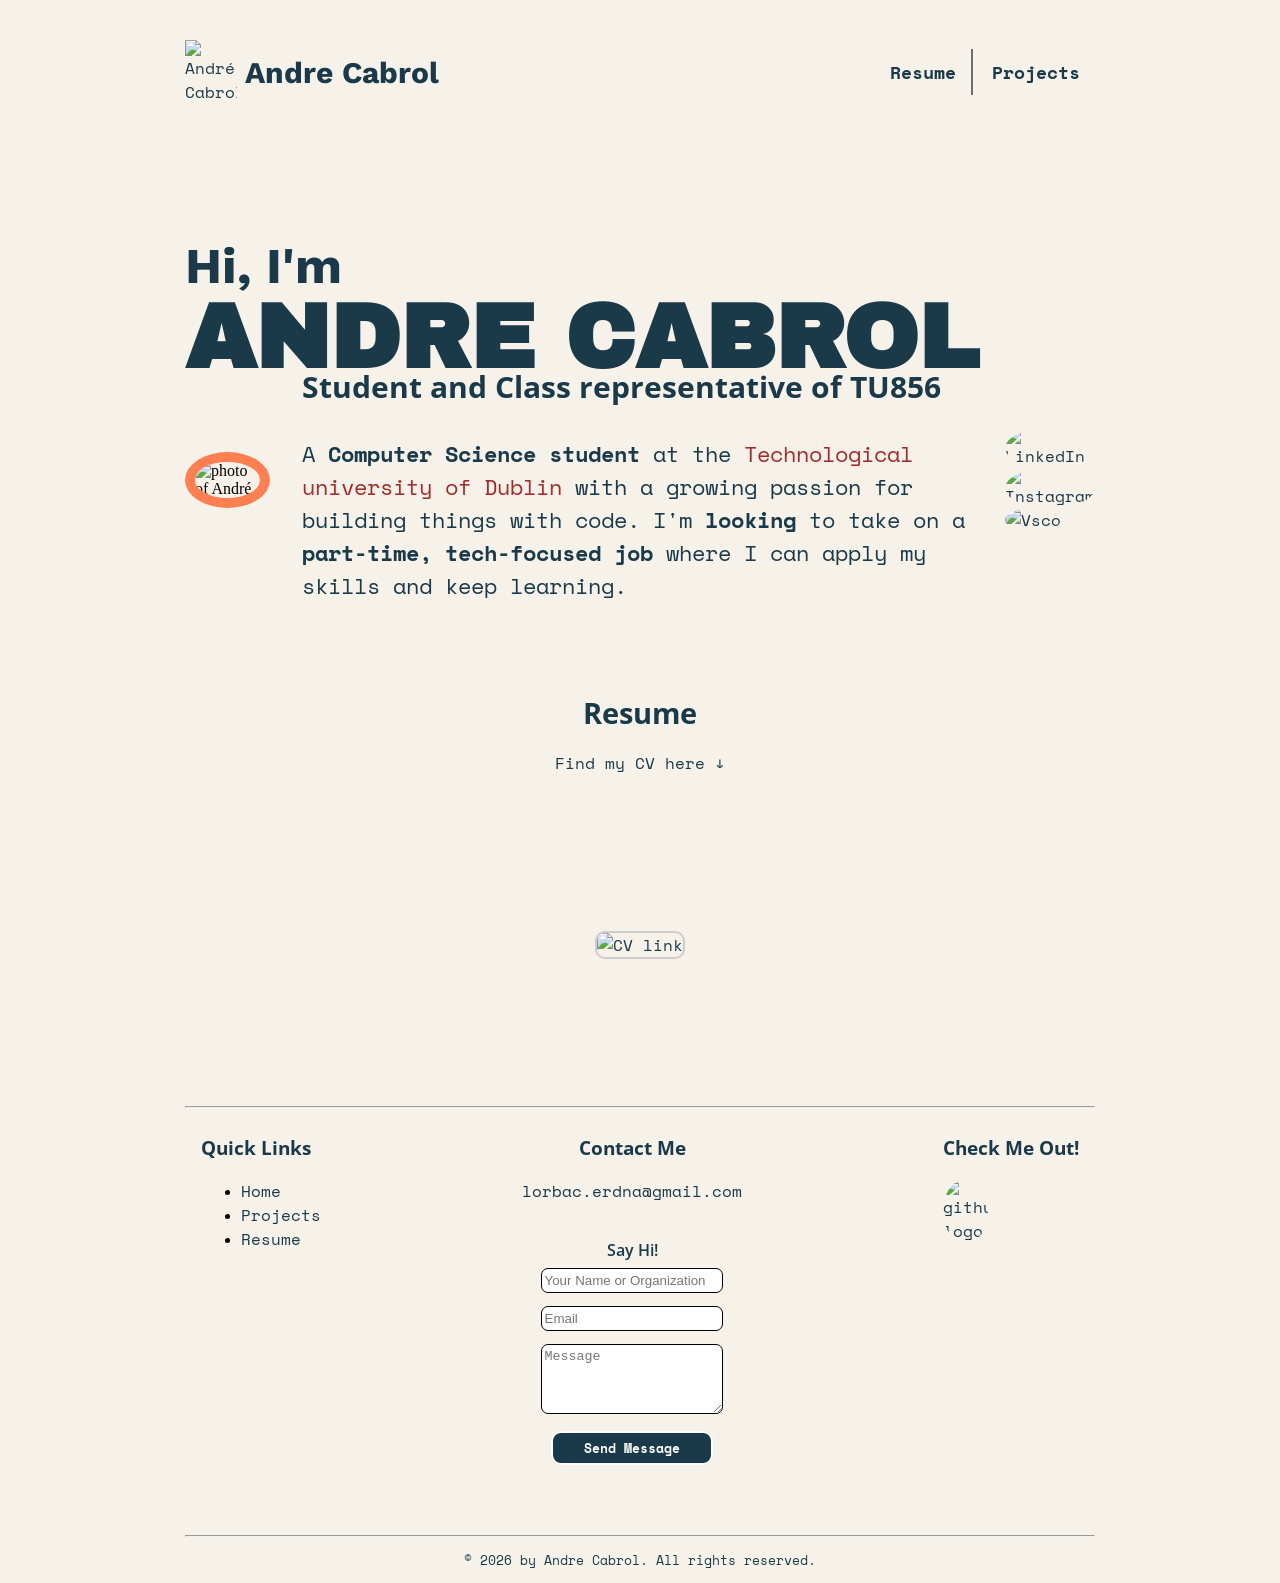
==== index.html @ 8e77e4d5 "07/10/2026" ====
<!DOCTYPE html>
<html lang="en">

<head>
    <meta charset="UTF-8">
    <meta name="viewport" content="width=device-width, initial-scale=1.0">
    <title>Andre Cabrol</title>
    <link rel="stylesheet" href="style.css">
    <link rel="preconnect" href="https://fonts.googleapis.com">
    <link rel="preconnect" href="https://fonts.gstatic.com" crossorigin>
    <link
        href="https://fonts.googleapis.com/css2?family=Abril+Fatface&family=Archivo+Black&family=Merriweather:ital,opsz,wght@0,18..144,300..900;1,18..144,300..900&family=Space+Mono:ital,wght@0,400;0,700;1,400;1,700&family=Work+Sans:ital,wght@0,100..900;1,100..900&display=swap"
        rel="stylesheet">
    <link
        href="https://fonts.googleapis.com/css2?family=Abril+Fatface&family=Archivo+Black&family=Merriweather:ital,opsz,wght@0,18..144,300..900;1,18..144,300..900&family=Open+Sans:ital,wght@0,300..800;1,300..800&family=Space+Mono:ital,wght@0,400;0,700;1,400;1,700&family=Work+Sans:ital,wght@0,100..900;1,100..900&display=swap"
        rel="stylesheet">
    <link rel="icon" href="nameLogo.png" type="image/png">
    <script src="https://kit.fontawesome.com/720de92e9b.js" crossorigin="anonymous"></script>
</head>
<link rel="icon" href="images/nameLogo.png" type="image/png">
</head>

<body>
    <div class="coverpg">
        <section class="navsection">
            <a href="index.html" class="nameLogo">
                <img src="images/nameLogo.png" alt="André Cabrol">
                <h2>Andre Cabrol</h2>
            </a>
            <nav role="navigation" style="transition: all; transform: translateY(0px) translateX(0px);"
                class="navigation">


                <a href="Andre-Cabrol.pdf" class="nav-link nav-p" style="max-width: 1004px;">Resume</a>
                <a href="projects.html" class="nav-link nav-p" style="max-width: 1004px;">Projects</a>



            </nav>
        </section>
        <section class="herosection">
            <div class="mycontain hero-pad">
                <div class="hero-part1">
                    <h2 class="hero-h2">Hi, I'm</h2>
                    <h1 class="hero-h1">ANDRE CABROL</h1>
                </div>


                <div class="hero-part2">
                    <img src="images/profile_photo.JPG" class="hero-andre" alt="photo of André">

                    <div>
                        <h3 class="hero-home-h3">Student and Class representative of TU856</h3>
                        <p class="hero-p">A <b>Computer Science student</b> at the <a
                                href="https://www.tudublin.ie/study/undergraduate/courses/computer-science-tu856/"
                                style="color: brown;">Technological university of Dublin</a>
                            with a growing passion for building things with code. I'm <b>looking</b> to take on a
                            <b>part-time, tech-focused job</b> where I can apply my skills and keep learning.
                        </p>
                    </div>
                    <div>
                        <a href="https://www.linkedin.com/in/andre-cabrol-11784b262/" data-tooltip="Instagram"
                            class="hero-social "><img src="images/linkedin.png" class="hero-social social1"
                                alt="LinkedIn"></a>
                        <a href="https://www.instagram.com/andrecabrol/" class="hero-social"><img
                                src="images/instagram.png" class="hero-social social2" alt="Instagram"></a>
                        <a href="https://vsco.co/andrecabrol" class="hero-social"><img src="images/vsco.png"
                                class="hero-social social3" alt="Vsco"></a>
                    </div>
                </div>
            </div>
        </section>
        <div class="coverpg">
            <div class="hero-res">
                <div>
                    <h3 class="wave-text">
                        <span>R</span><span>e</span><span>s</span><span>u</span><span>m</span><span>e</span>
                    </h3>

                    <p>
                        Find my CV here ↓
                    </p>
                </div>
                <div class="cv-page">
                    <a href="Andre-Cabrol.pdf"><img class="cv" src="images/cv-cover.png" alt="CV link"></a>
                </div>
            </div>
        </div>
    </div>
    <footer>
        <div>
            <hr>
        </div>
        <div class="ft-content">

            <div class="ft-box">
                <h3 class="ft-h3">Quick Links</h3>
                <ul>
                    <li class="qlink"><a href="index.html">Home</a></li>
                    <li class="qlink"><a href="projects.html">Projects</a></li>
                    <li class="qlink"><a href="Resume.html">Resume</a></li>
                </ul>
            </div>
            <div class="ft-box email-c">
                <h3 class="ft-h3">Contact Me</h3>
                <a href="mailto:lorbac.erdna@gmail.com" target="_blank">
                    <p><i class="fa-c fa-solid fa-envelope"></i> lorbac.erdna@gmail.com</p>
                </a>

                <form class="contact-form" action="https://send.webforms.to/wft_jjjt4yd97hhkkgtuuwcm" method="POST">
                    <label placeholder="Say Hi!" class="contact-lbl" for="message">Say Hi!</label>
                    <input placeholder="Your Name or Organization" class="text" type="text" name="name" required />
                    <input placeholder="Email" class="text" type="email" name="email" required />

                    <textarea placeholder="Message" class="text" name="message" rows="4" required></textarea>
                    <button type="submit" class="cta-button-2">Send Message <i class="fa-regular fa-paper-plane"
                            style="color: rgb(255, 255, 255);"></i></button>
                </form>



            </div>
            <div class="ft-box emai">
                <h3 class="ft-h3">Check Me Out!</h3>
                <a href="https://github.com/Cabrolse" alt="Github link"><img src="images/github.png" class="ft-social"
                        alt="github logo"></a>
            </div>
        </div>
        <hr>
        <div class="footer-bottom">
            <p>&copy; 2026 by Andre Cabrol. All rights reserved.</p>

        </div>


    </footer>

    <script src="script.js">
    </script>
</body>

</html>
---- style.css ----
/* elements */
:root {
  --dblue: #1a3a4a;
  --mblue: #ff7f50;
  --secondary-color: #8e969d;
  --accent-color: #6e6e6e;
  --background-color: #f6f1e9;
  --text-color: #524d4d;
}

body {
  max-width: 940px;
  margin-left: auto;
  margin-right: auto;
  overflow: scroll;
  background-color: var(--background-color);
  padding: 0 15px;
  width: 100%;
}

h1 {
  font-family: "Archivo Black";
  z-index: 1;
  position: absolute;
  padding-top: 20px;
  color: var(--dblue);
}

h2 {
  z-index: 1;
  font-family: "work sans";
  color: var(--dblue);
}

h3,
label {
  font-family: "open sans";
  color: var(--dblue);
}

p,
a,

button {
  font-family: "space mono";
  color: var(--dblue);
}

a {
  background-color: #0000;
  text-decoration: none;
  color: var(--dblue);
}

* {
  box-sizing: border-box;
}

/* navbar */
.navsection {
  padding-top: 32px;
  max-width: 940px;
  margin-left: auto;
  margin-right: auto;
  height: auto;
  display: flex;
  flex-wrap: wrap;
  justify-content: space-between;
  align-items: center;
  padding-bottom: 20px;
}

.nameLogo {
  float: left;
  position: relative;
  display: inline-flex;
  align-items: center;
  gap: 0.5rem;
  text-decoration: none;
}

.nameLogo img {
  width: 52px;
  height: auto;
  transition: transform 0.3s ease;
}

.nameLogo h2 {
  margin: 0;
  font-size: 30px;
  color: var(--dblue);
  transition: 0.3s ease;
}

.nameLogo:hover h2 {
  color: var(--mblue);
}

.nameLogo:hover img {
  transform: rotate(15deg);
}

.nav-p {
  text-align: center;
}

.nav-link {
  padding: 10px 15px;
  text-decoration: none;
  border-right: 2px solid #6e6e6e;
  transition:
    color 0.3s ease,
    transform 0.3s ease;
  transform-origin: center;
  font-weight: 600;
  font-size: clamp(14px, 3vw, 18px);
}

.nav-link:last-child {
  border-right: none;
}

.nav-link:hover {
  color: var(--mblue);
}

.navigation {
  float: right;
  max-width: fit-content;
}

.mycontain {
  padding-top: 70px;
  padding-bottom: 50px;
}

/* hero of my main page! */
.hero-andre {
  border-radius: 50%;
  transition:
    transform 0.5s ease,
    box-shadow 0.5s ease;
  border: 10px solid var(--mblue);
  width: clamp(150px, 40vw, 300px);
  height: auto;
  max-width: 100%;
  animation: pop 1.5s ease;
}

.hero-andre:hover {
  box-shadow: 0 12px 24px rgba(255, 127, 80, 0.45);
  /* Soft coral */
  transform: scale(1.05);
}

.hero-part1 {
  display: flex;
  text-align: right;
  gap: 1rem;
}

.hero-h2 {
  font-size: clamp(28px, 6vw, 50px);
  opacity: 0;
  animation: fadeInUp 1s ease;
  animation-fill-mode: forwards;
  animation-delay: 0.9s;
}

.hero-h1 {
  font-size: clamp(48px, 12vw, 90px);
  font-weight: 800;
  opacity: 0;
  animation: fadeIndown 1s ease;
  animation-fill-mode: forwards;
}

.hero-home-h3 {
  font-size: clamp(18px, 5vw, 30px);
  animation: fadeinRight 1s ease;
}

.hero-p {
  font-size: clamp(14px, 4vw, 22px);
  opacity: 0;
  animation: fadeinRight 1s ease;
  animation-fill-mode: forwards;
  animation-delay: 0.5s;
}

.hero-part2 {
  display: flex;
  align-items: center;
  gap: 2rem;
}

.hero-social img {
  width: clamp(40px, 10vw, 60px);
  border-radius: 50%;
  transition:
    transform 0.3s ease,
    box-shadow 0.3s ease;
  position: relative;
}

.social1 {
  opacity: 0;
  animation: fadeinRight 1s ease;
  animation-fill-mode: forwards;
  animation-delay: 0.7s;
}

.social2 {
  opacity: 0;
  animation: fadeinRight 1s ease;
  animation-fill-mode: forwards;
  animation-delay: 0.9s;
}

.social3 {
  opacity: 0;
  animation: fadeinRight 1s ease;
  animation-fill-mode: forwards;
  animation-delay: 1.1s;
}

.hero-social:hover img {
  transform: translateX(5px);
  box-shadow: 0 12px 24px rgba(255, 127, 80, 0.3);
  /* Soft coral glow */
  transition: all 0.3s cubic-bezier(0.175, 0.885, 0.32, 1.275);
}

/* footer */
.ft-social {
  width: clamp(35px, 8vw, 45px);
  height: auto;
  border-radius: 50%;
  transition:
    transform 0.5s ease,
    box-shadow 0.5s ease;
  display: flex;
  justify-content: center;
  align-items: center;
}

.ft-social:hover {
  transform: translateY(-5px);
  box-shadow: 0 12px 24px rgba(255, 127, 80, 0.3);
  /* Soft coral glow */
  transition: all 0.3s cubic-bezier(0.175, 0.885, 0.32, 1.275);
}

.ft-content {
  display: flex;
  justify-content: space-between;
  align-items: flex-start;
  flex-wrap: wrap;
  gap: clamp(1rem, 5vw, 2.5rem);
  margin: 0 auto;
  max-width: 1100px;
  margin-bottom: 2.5rem;
  padding: 0 1rem;
}

.ft-content a {
  transition: color 0.3s ease;
}

.ft-content a:hover {
  color: var(--mblue);
}

.ftbox {
  display: flex;
  flex-direction: column;
  align-items: center;
  text-align: center;
  padding: 20px 0;
}

.email-c {
  text-align: center;
}

.contact-form {
  padding: 20px;
  display: flex;
  flex-direction: column;
}

.contact-lbl {
  font-weight: 600;
}

.cta-button-2 {
  margin: 10px;
  padding: 5px 0px;
  border-radius: 10px;
  font-weight: 600;
  background-color: var(--dblue);
  border: 2px solid;
  opacity: 1;
  color: white;
}

.ft-h3 li {
  list-style: none;
}

.text {
  border-radius: 7px;
  margin: 0.5em 0;
  border: 1.5px solid;
  padding: 0.3em 0.2em;
}

.footer-bottom {
  font-size: small;
  font-weight: 100;
  text-align: center;
}

/* hero of my resume page! */
.hero-res {
  align-items: center;
  text-align: center;
  animation: fadepop 1.5s ease;
  animation-fill-mode: forwards;
  animation-delay: 0.2s;
}

.cv {
  width: clamp(120px, 50vw, 200px);
  height: auto;
  border-radius: 10px;
  border: 2px solid #ccc;
  transition:
    box-shadow 0.3s ease,
    transform 0.5s ease;
  animation: wiggle 2s infinite;

}

.cv-page {
  padding: 140px 0;
}


.cv:hover {
  box-shadow: 0 12px 24px rgba(255, 127, 80, 0.77);
  /* Soft coral glow */
  transition: all 0.3s cubic-bezier(0.175, 0.885, 0.32, 1.275);
  transform: translateY(-5px);
}

/* hero of my projects page! */

.pgproject {
  padding: 1rem 0 4rem;
}

.constr-box {
  margin: 0;
  padding: 1.5rem 0 1rem;
  display: flex;
  justify-content: left;
  align-items: center;

  opacity: 0;
  animation: fadeInUp 0.8s ease;
  animation-fill-mode: forwards;
  animation-delay: 0.2s;
  background-color: var(--background-color);
}

.h3-constr {
  background-color: orange;
  text-align: center;
  padding: 4px 8px;
  display: inline-block;
  border-radius: 5px;
  line-height: 1.2;
}

.space {
  padding: clamp(50px, 10vw, 320px);
}

.space-res {
  padding: clamp(50px, 10vw, 300px);
}

.project-card {
  position: relative;
  display: flex;
  align-items: center;
  border: 1px solid rgba(26, 58, 74, 0.12);
  border-radius: 8px;
  box-shadow: 0 4px 8px rgba(0, 0, 0, 0.1);
  transition:
    transform 0.3s ease,
    box-shadow 0.3s ease;
  gap: 20px;
  padding: 52px 20px 20px;
  margin-bottom: 1.5rem;
}

.org {
  color: grey;
  font-size: 12px;
}

.project-card-content {
  flex: 1 1 0;
  padding: 20px;
  min-width: 0;
}

.project-card>a {
  flex: 0 1 45%;
  min-width: 0;
}

.project-card-img {
  transition: transform 0.6s ease;
  display: block;
  width: 100%;
  max-width: 450px;
  height: auto;
  border-radius: 10px;
}

.project-card-img:hover {
  transform: scale(1.03);
}

.status-badge {
  position: absolute;
  top: 16px;
  right: 20px;
  display: inline-flex;
  align-items: center;
  gap: 0.4rem;
  padding: 0.3rem 0.65rem;
  border-radius: 999px;
  font-family: "Space Mono", monospace;
  font-size: 0.75rem;
  font-weight: 700;
}

.status-dot {
  width: 0.45rem;
  height: 0.45rem;
  border-radius: 50%;
  flex: 0 0 auto;
}

.status-badge.completed {
  background-color: rgba(16, 185, 129, 0.1);
  color: #059669;
  border: 1px solid rgba(16, 185, 129, 0.25);
}

.status-badge.completed .status-dot {
  background-color: #10b981;
}


.status-badge.in-progress {
  background-color: rgba(59, 130, 246, 0.1);
  color: #2563eb;
  border: 1px solid rgba(59, 130, 246, 0.25);
}

.status-badge.in-progress .status-dot {
  background-color: #3b82f6;
  animation: pulse-ring 1.8s infinite ease-in-out;
}


.status-badge.on-hold {
  background-color: rgba(245, 158, 11, 0.1);
  color: #d97706;
  border: 1px solid rgba(245, 158, 11, 0.25);
}

.status-badge.on-hold .status-dot {
  background-color: #f59e0b;
}


@keyframes pulse-ring {
  0% {
    transform: scale(0.95);
    box-shadow: 0 0 0 0 rgba(59, 130, 246, 0.7);
  }

  70% {
    transform: scale(1);
    box-shadow: 0 0 0 5px rgba(59, 130, 246, 0);
  }

  100% {
    transform: scale(0.95);
    box-shadow: 0 0 0 0 rgba(59, 130, 246, 0);
  }
}

/* RESPONSIVE DESIGN FOR TABLET & MOBILE */

/* Keep project cards stacked until there is enough room for the image. */
@media (max-width: 900px) {
  .project-card {
    align-items: stretch;
    flex-direction: column;
    gap: 0.5rem;
    padding: 3.5rem 1rem 1rem;
  }

  .project-card-content {
    padding: 0.75rem;
  }

  .project-card-img {
    width: 100%;
    max-width: none;
  }

  .project-card>a {
    flex-basis: auto;
  }
}

/* Tablets (768px and below) */
@media (max-width: 768px) {
  body {
    padding: 0 10px;
  }

  .navsection {
    flex-direction: column;
    padding-top: 20px;
    padding-bottom: 15px;
    height: auto;
    gap: 15px;
  }

  .nameLogo {
    width: 100%;
    justify-content: center;
    margin-bottom: 10px;
  }

  .nameLogo h2 {
    font-size: 24px;
  }

  .nameLogo img {
    width: 40px;
  }

  .navigation {
    width: 100%;
    display: flex;
    justify-content: center;
    flex-wrap: wrap;
    float: none;
  }

  .nav-link {
    padding: 8px 12px;
    font-size: 14px;
    border-right: 2px solid #6e6e6e;
  }

  .mycontain {
    padding-top: 30px;
    padding-bottom: 50px;
  }

  .hero-part1 {
    flex-direction: column;
    text-align: center;
    gap: 0.5rem;
  }

  .hero-h2 {
    font-size: 28px;
  }

  .hero-h1 {
    font-size: 50px;
  }

  .hero-home-h3 {
    font-size: 20px;
  }

  .hero-p {
    font-size: 16px;
  }

  .hero-part2 {
    flex-direction: column;
    gap: 1.5rem;
  }

  .hero-andre {
    width: clamp(140px, 40vw, 250px);
  }

  .hero-social img {
    width: clamp(40px, 10vw, 50px);
  }

  .ft-content {
    gap: 1.5rem;
    flex-direction: column;
  }

  .ftbox {
    flex: 1 1 100%;
    text-align: center;
  }

  .cv {
    width: clamp(100px, 40vw, 180px);
  }

  .constr-box {
    padding-top: 1rem;
  }

}

.project-card {
  opacity: 0;
  animation: fadeIndown 1s ease;
  animation-fill-mode: forwards;
}

/* Mobile Phones (480px and below) */
@media (max-width: 480px) {
  body {
    padding: 0 8px;
  }

  h1 {
    padding-top: 10px;
    position: relative;
  }

  .navsection {
    padding-top: 15px;
    padding-bottom: 10px;
    gap: 10px;
  }

  .nameLogo {
    font-size: 14px;
    margin-bottom: 5px;
  }

  .nameLogo h2 {
    font-size: 18px;
  }

  .nameLogo img {
    width: 32px;
  }

  .navigation {
    gap: 0;
    width: 100%;
  }

  .nav-link {
    padding: 6px 8px;
    font-size: 12px;
    border-right: 1px solid #6e6e6e;
  }

  .nav-p {
    text-align: center;
  }

  .mycontain {
    padding-top: 20px;
    padding-bottom: 30px;
  }

  h2 {
    font-size: 18px;
  }

  h3 {
    font-size: 14px;
  }

  p,
  a {
    font-size: 12px;
  }

  .hero-part1 {
    flex-direction: column;
    text-align: center;
    gap: 0.25rem;
  }

  .hero-h2 {
    font-size: 20px;
  }

  .hero-h1 {
    font-size: 36px;
    position: relative;
  }

  .hero-home-h3 {
    font-size: 16px;
  }

  .hero-p {
    font-size: 13px;
    line-height: 1.4;
  }

  .hero-part2 {
    flex-direction: column;
    gap: 1rem;
    text-align: center;
  }

  .hero-andre {
    width: clamp(100px, 35vw, 180px);
    border: 6px solid var(--mblue);
  }

  .hero-social img {
    width: 35px;
  }

  .ft-social {
    width: clamp(30px, 8vw, 40px);
  }

  .ft-content {
    gap: 1rem;
    flex-direction: column;
  }

  .ftbox {
    flex: 1 1 100%;
    text-align: center;
  }

  .footer-bottom {
    font-size: 10px;
    margin-top: 10px;
  }

  .space {
    padding: clamp(30px, 5vw, 80px);
  }

  .space-res {
    padding: clamp(30px, 5vw, 80px);
  }

  .hero-res {
    padding: clamp(30px, 5vw, 60px) 0;
  }

  .cv {
    width: clamp(80px, 35vw, 150px);
  }

  .constr-box {
    padding: 0.75rem 0 1rem;
  }

  .h3-constr {
    font-size: 14px;
    padding: 3px 6px;
  }

  .pgproject {
    padding-bottom: 2rem;
  }

  .project-card {
    gap: 0.25rem;
    padding: 3.25rem 0.75rem 0.75rem;
    margin-bottom: 1rem;
  }

  .status-badge {
    top: 0.75rem;
    right: 0.75rem;
    font-size: 0.65rem;
  }

  .project-card-content {
    padding: 0.5rem;
  }

  .project-card-content h3 {
    line-height: 1.35;
  }

  .project-card-content p {
    line-height: 1.5;
  }
}

/* Extra small devices (under 360px) */
@media (max-width: 360px) {
  .nameLogo h2 {
    font-size: 16px;
  }

  .hero-h1 {
    font-size: 28px;
  }

  .hero-h2 {
    font-size: 16px;
  }

  .hero-home-h3 {
    font-size: 14px;
  }

  .hero-p {
    font-size: 12px;
  }

  .nav-link {
    padding: 5px 6px;
    font-size: 11px;
  }

  .h1-about {
    font-size: 22px;
  }
}

@keyframes pop {
  0% {
    transform: scale(0.5);
  }

  50% {
    transform: scale(1.1);
  }

  100% {
    transform: scale(1);
  }
}

@keyframes fadepop {
  0% {
    opacity: 0;
    transform: scale(0.2);
  }

  50% {
    opacity: 0.8;
    transform: scale(1.1);
  }

  100% {
    opacity: 1;
    transform: scale(1);
  }
}

@keyframes fadeinRight {
  0% {
    opacity: 0;
    transform: translateX(100px);
  }

  100% {
    opacity: 1;
    transform: translateX(0);
  }
}

@keyframes fadeIndown {
  0% {
    opacity: 0;
    transform: translateY(50px);
  }

  100% {
    opacity: 1;
    transform: translateY(0);
  }
}

@keyframes fadeInUp {
  0% {
    opacity: 0;
    transform: translateY(-50px);
  }

  100% {
    opacity: 1;
    transform: translateY(0);
  }
}

@keyframes wiggle {

  0%,
  100% {
    transform: rotate(0deg);
  }

  5% {
    transform: rotate(-4deg);
  }

  10% {
    transform: rotate(4deg);
  }

  15% {
    transform: rotate(-3deg);
  }

  20% {
    transform: rotate(3deg);
  }

  25% {
    transform: rotate(0deg);
  }
}

.wave-text span {
  display: inline-block;
  font-size: 1.8rem;
  animation: wave 2s ease-in-out infinite;
}

.wave-text span:nth-child(1) {
  animation-delay: 0s;
}

.wave-text span:nth-child(2) {
  animation-delay: 0.2s;
}

.wave-text span:nth-child(3) {
  animation-delay: 0.4s;
}

.wave-text span:nth-child(4) {
  animation-delay: 0.6s;
}

.wave-text span:nth-child(5) {
  animation-delay: 0.8s;
}

.wave-text span:nth-child(6) {
  animation-delay: 1s;
}

@keyframes wave {

  0%,
  100% {
    transform: translateY(0);
  }

  50% {
    transform: translateY(-4px);
  }
}
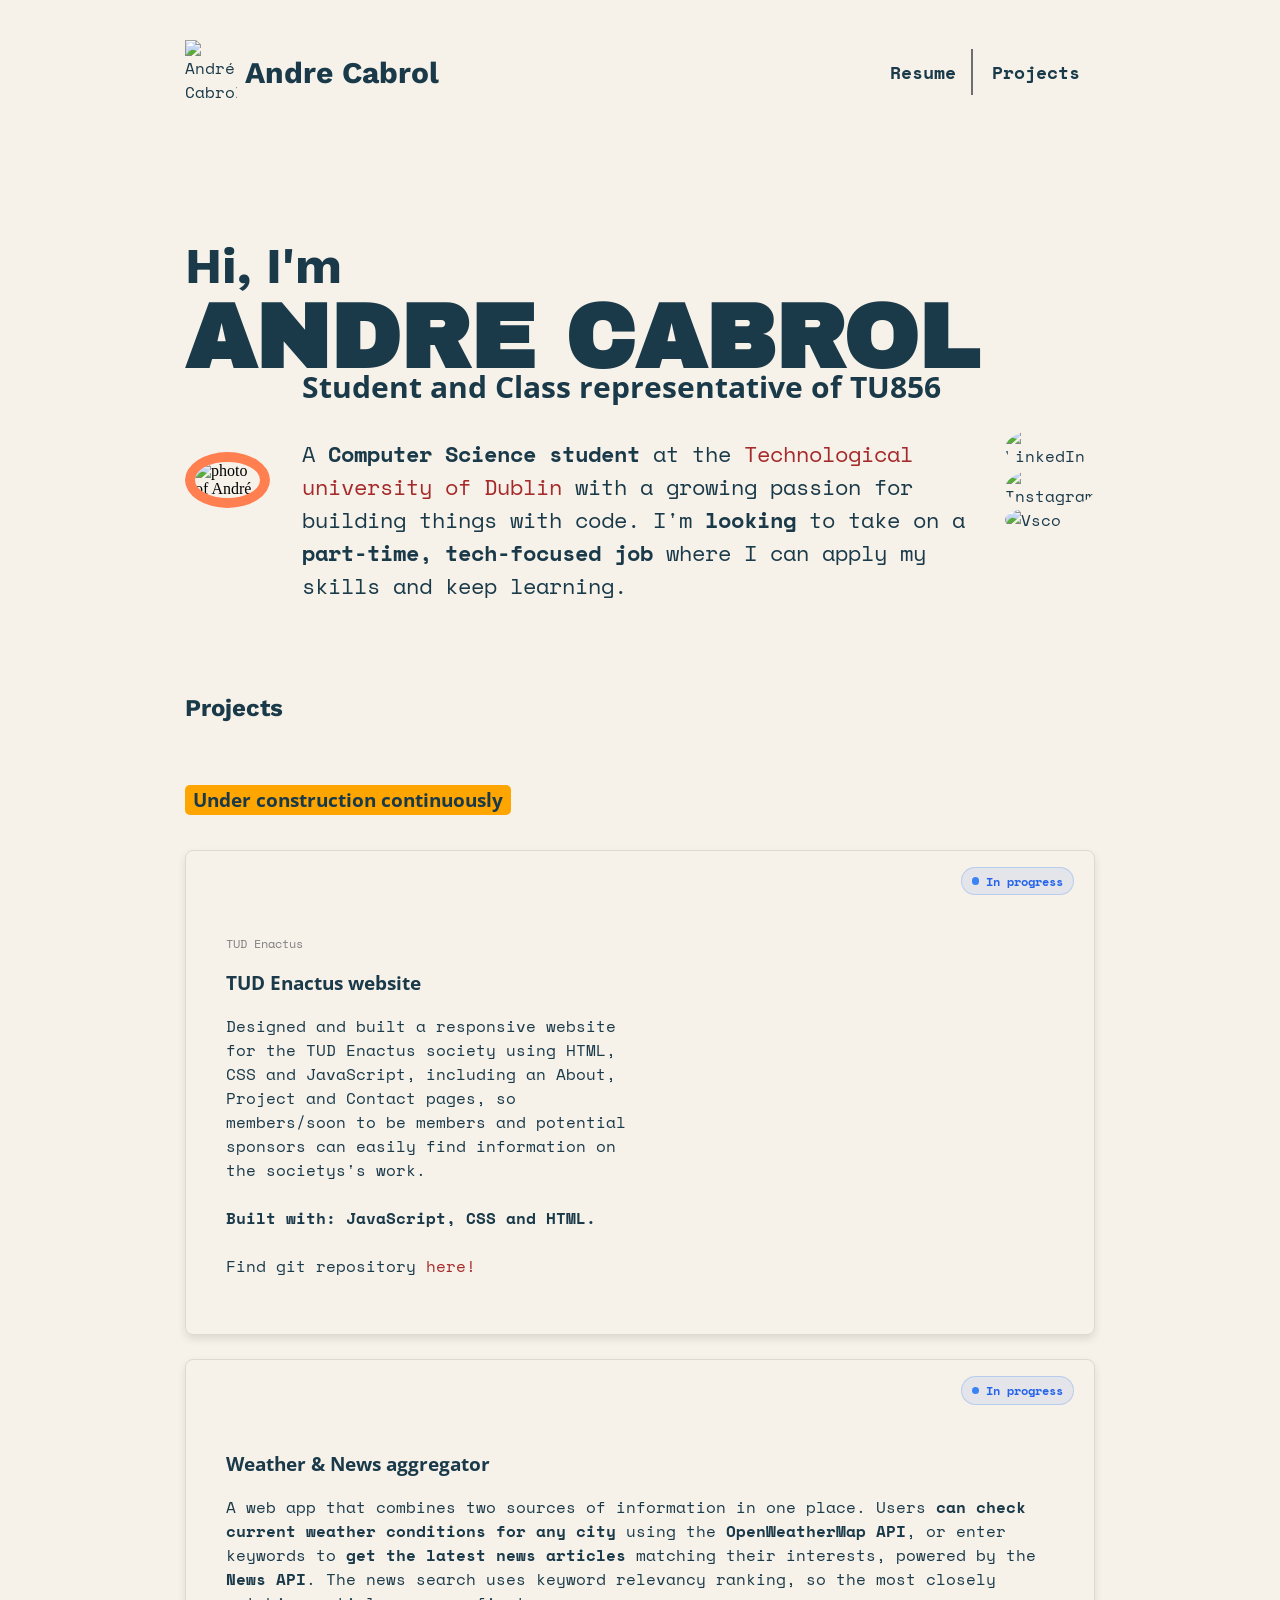
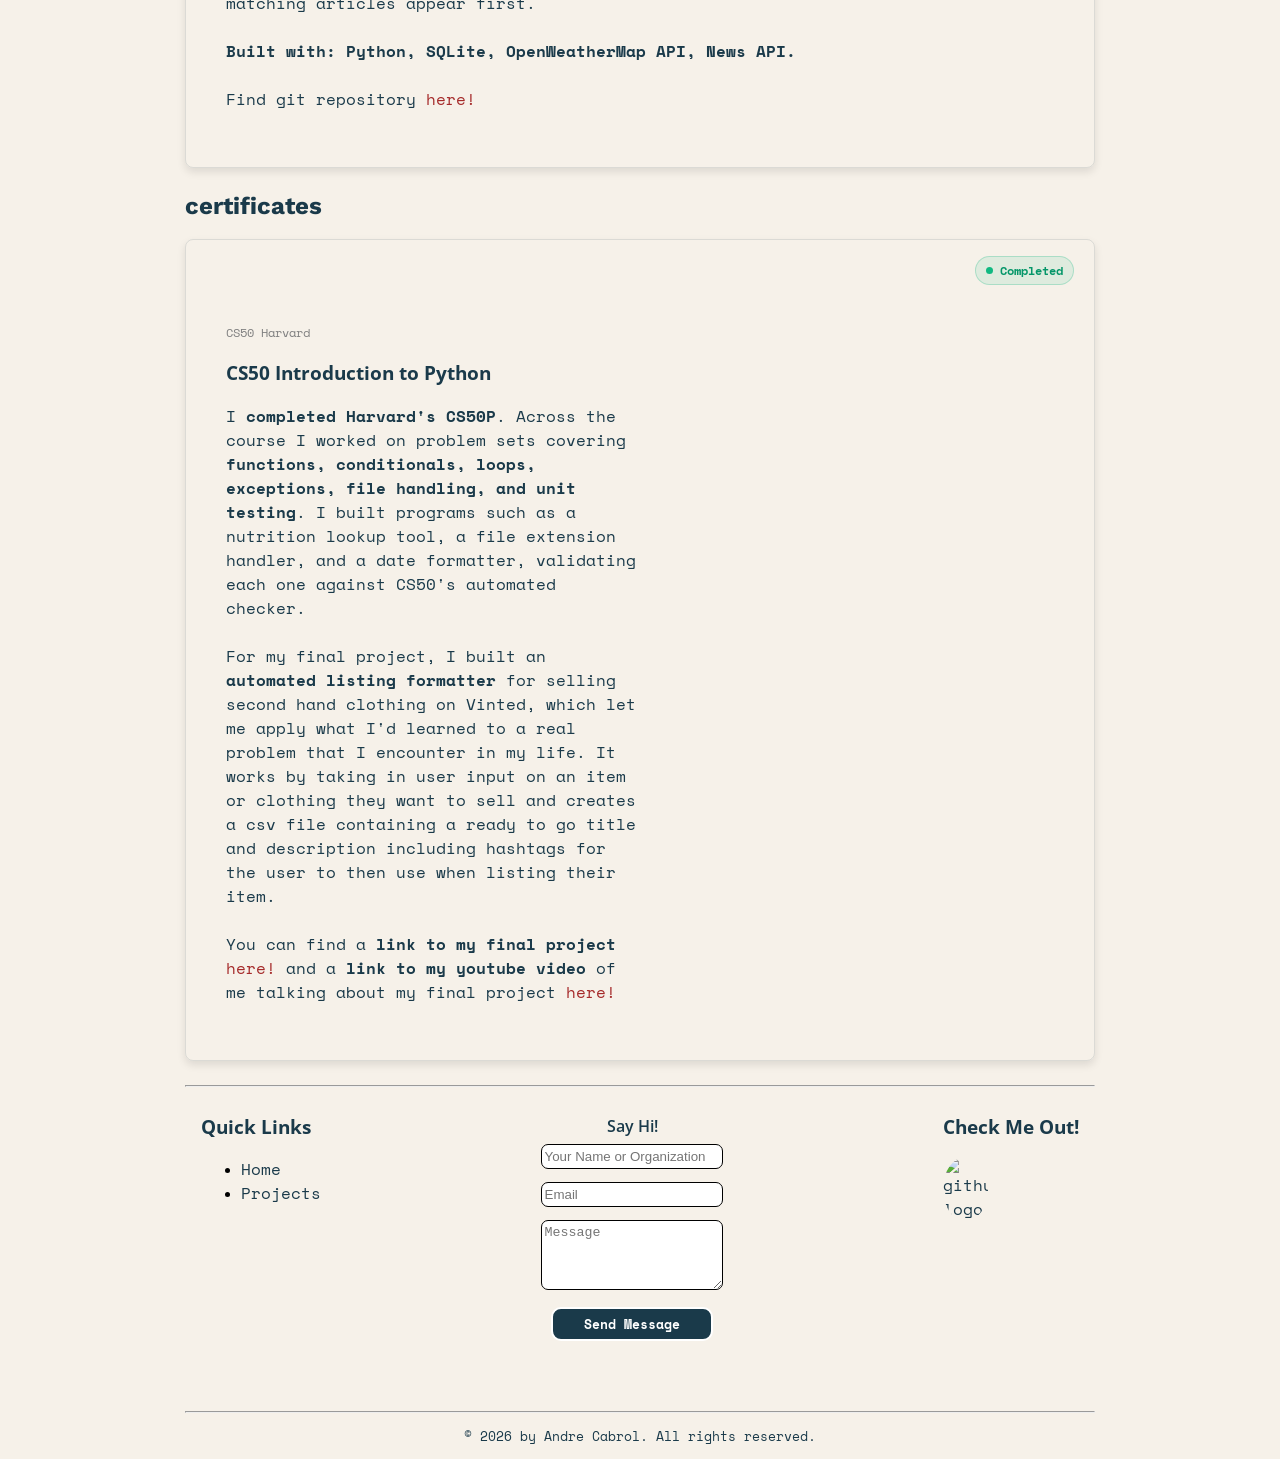
==== commit a596cd80: "9/10/2026" ====
--- a/index.html
+++ b/index.html
@@ -71,19 +71,104 @@
             </div>
         </section>
         <div class="coverpg">
-            <div class="hero-res">
-                <div>
-                    <h3 class="wave-text">
-                        <span>R</span><span>e</span><span>s</span><span>u</span><span>m</span><span>e</span>
-                    </h3>
-
-                    <p>
-                        Find my CV here ↓
+            <h2 class="">
+                Projects
+            </h2>
+
+
+            <div class="constr-box">
+                <h3 class="h3-constr"><b>Under construction continuously</b></h3>
+            </div>
+
+
+            <div class="project-card">
+                <span class="status-badge in-progress">
+                    <span class="status-dot"></span>
+                    In progress
+                </span>
+                <div class="project-card-content">
+                    <p class="org">TUD Enactus</p>
+                    <h3>TUD Enactus website</h3>
+                    <p>Designed and built a responsive website for the TUD Enactus society using HTML, CSS
+                        and JavaScript, including an About, Project and Contact pages, so members/soon to be members and
+                        potential
+                        sponsors can easily find information on the societys's work.
+                        <br><br>
+                        <b>Built with: JavaScript, CSS and HTML.</b>
+                        <br><br>
+                        Find git repository <a href="https://github.com/Cabrolse/Enactus-website"
+                            style="color: brown">here!</a>
+
                     </p>
                 </div>
-                <div class="cv-page">
-                    <a href="Andre-Cabrol.pdf"><img class="cv" src="images/cv-cover.png" alt="CV link"></a>
-                </div>
+                <a href=""><img class="project-card-img" src="images/enactus-project-img.png" alt=""></a>
+            </div>
+            <div class="project-card">
+                <span class="status-badge in-progress">
+                    <span class="status-dot"></span>
+                    In progress
+                </span>
+                <div class="project-card-content">
+                    <p class="org"></p>
+                    <h3>Weather & News aggregator</h3>
+                    <p>A web app that combines two sources of information in one place. Users <b>can check current
+                            weather
+                            conditions for any city</b> using the <b>OpenWeatherMap API</b>, or enter keywords to <b>get
+                            the
+                            latest
+                            news articles</b> matching their interests, powered by the <b>News API</b>. The news search
+                        uses
+                        keyword
+                        relevancy ranking, so the most closely matching articles appear first.
+                        <br><br>
+                        <b>Built with: Python, SQLite, OpenWeatherMap API, News API.</b>
+                        <br><br>
+                        Find git repository <a href="https://github.com/Cabrolse/Weather-News-informer"
+                            style="color: brown">here!</a>
+                        <!-- sayyy what you've learned here!
+                    make vid and put it here! -->
+
+                    </p>
+                </div>
+
+            </div>
+            <h2 class="">
+                certificates
+            </h2>
+            <div class="project-card">
+                <span class="status-badge completed">
+                    <span class="status-dot"></span>
+                    Completed
+                </span>
+                <div class="project-card-content">
+                    <p class="org">CS50 Harvard</p>
+                    <h3>CS50 Introduction to Python</h3>
+                    <p>I <b>completed Harvard's CS50P</b>. Across the course I worked on problem sets covering
+                        <b>functions,
+                            conditionals, loops, exceptions, file handling, and unit testing</b>. I built programs
+                        such as a nutrition lookup tool, a file extension handler, and a date formatter, validating
+                        each one against CS50's automated checker.
+                        <br> <br>
+                        For my final project, I built an <b>automated
+                            listing formatter</b> for selling second hand clothing on Vinted, which let me apply what
+                        I'd
+                        learned to a real problem that I encounter in my life. It works by taking in user input on
+                        an item or clothing they want to sell and creates a csv file containing a ready to go
+                        title and description including hashtags for the user to then use when listing their item.
+                        <br> <br>
+                        You can find a <b>link to my final project</b> <a
+                            href="https://github.com/Cabrolse/CS50-final-project2" style="color: brown">here!</a> and a
+                        <b>link
+                            to my youtube video</b> of me talking about my
+                        final project <a href="https://youtu.be/NmfFCqXqmx0?si=HtzMQELiMqKAx57e"
+                            style="color: brown;">here!</a>
+                    <div class="progress-bar"></div>
+                    </p>
+                </div>
+                <a href="https://cs50.harvard.edu/certificates/6349d56a-e161-4eae-a6f4-4a55f56166c6"><img
+                        class="project-card-img"
+                        src="https://certificates.cs50.io/6349d56a-e161-4eae-a6f4-4a55f56166c6.png?size=letter"
+                        alt=""></a>
             </div>
         </div>
     </div>
@@ -98,15 +183,10 @@
                 <ul>
                     <li class="qlink"><a href="index.html">Home</a></li>
                     <li class="qlink"><a href="projects.html">Projects</a></li>
-                    <li class="qlink"><a href="Resume.html">Resume</a></li>
+
                 </ul>
             </div>
             <div class="ft-box email-c">
-                <h3 class="ft-h3">Contact Me</h3>
-                <a href="mailto:lorbac.erdna@gmail.com" target="_blank">
-                    <p><i class="fa-c fa-solid fa-envelope"></i> lorbac.erdna@gmail.com</p>
-                </a>
-
                 <form class="contact-form" action="https://send.webforms.to/wft_jjjt4yd97hhkkgtuuwcm" method="POST">
                     <label placeholder="Say Hi!" class="contact-lbl" for="message">Say Hi!</label>
                     <input placeholder="Your Name or Organization" class="text" type="text" name="name" required />
@@ -124,6 +204,7 @@
                 <h3 class="ft-h3">Check Me Out!</h3>
                 <a href="https://github.com/Cabrolse" alt="Github link"><img src="images/github.png" class="ft-social"
                         alt="github logo"></a>
+
             </div>
         </div>
         <hr>
--- a/style.css
+++ b/style.css
@@ -968,9 +968,7 @@
   animation-delay: 0.8s;
 }
 
-.wave-text span:nth-child(6) {
-  animation-delay: 1s;
-}
+
 
 @keyframes wave {
 
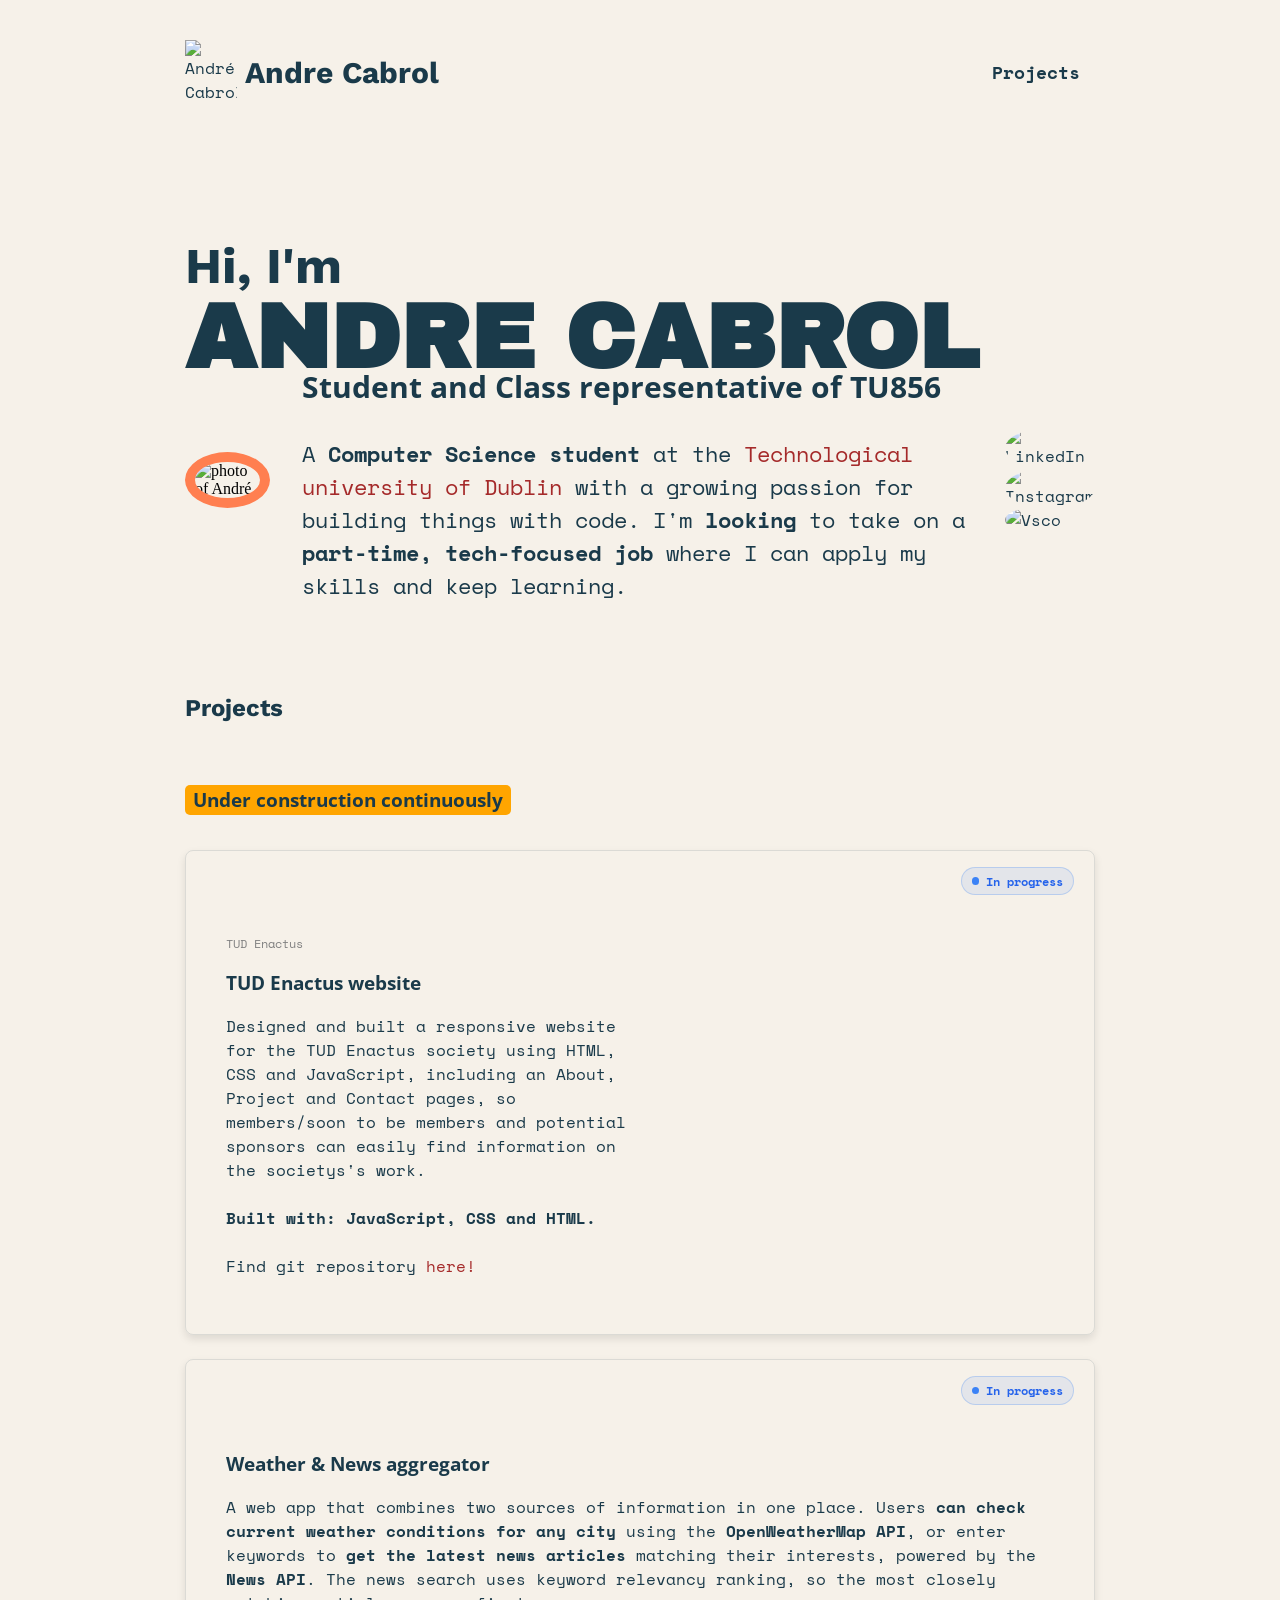
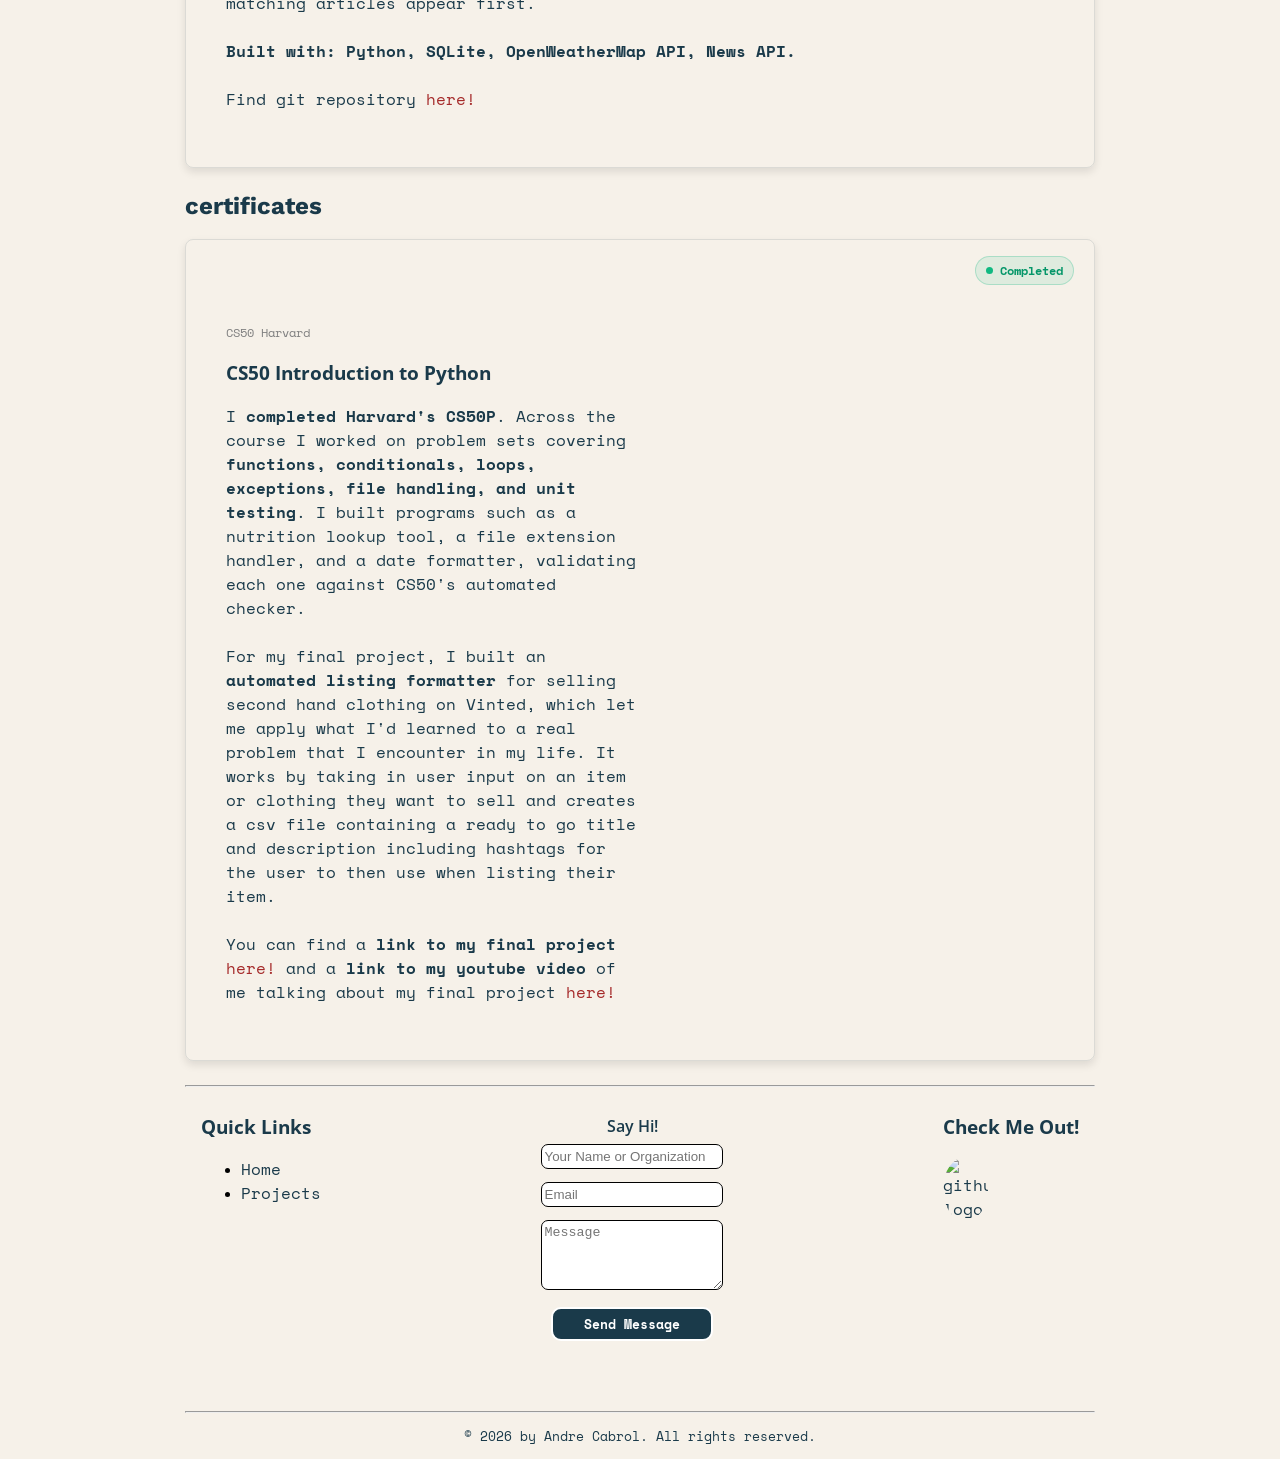
==== commit 6c027dd3: "9/10/2026 2" ====
--- a/index.html
+++ b/index.html
@@ -31,7 +31,6 @@
                 class="navigation">
 
 
-                <a href="Andre-Cabrol.pdf" class="nav-link nav-p" style="max-width: 1004px;">Resume</a>
                 <a href="projects.html" class="nav-link nav-p" style="max-width: 1004px;">Projects</a>
 
 
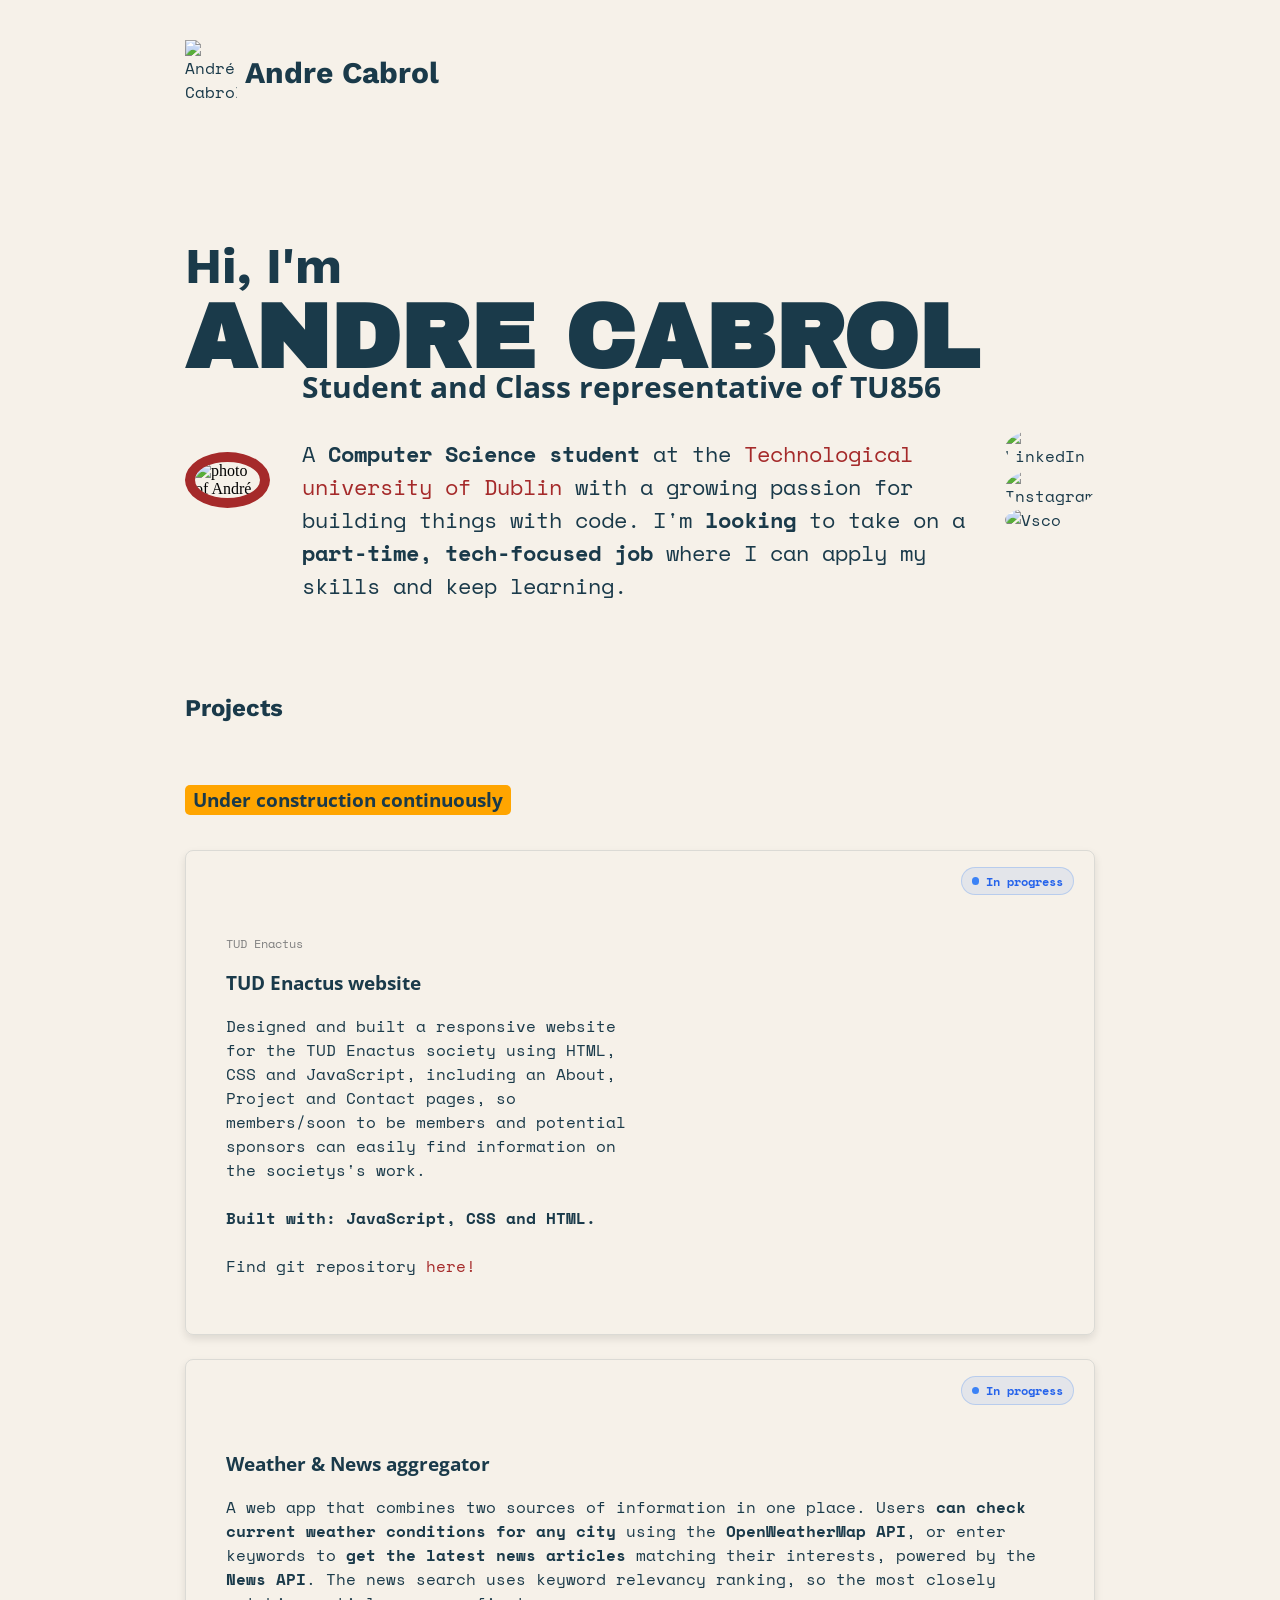
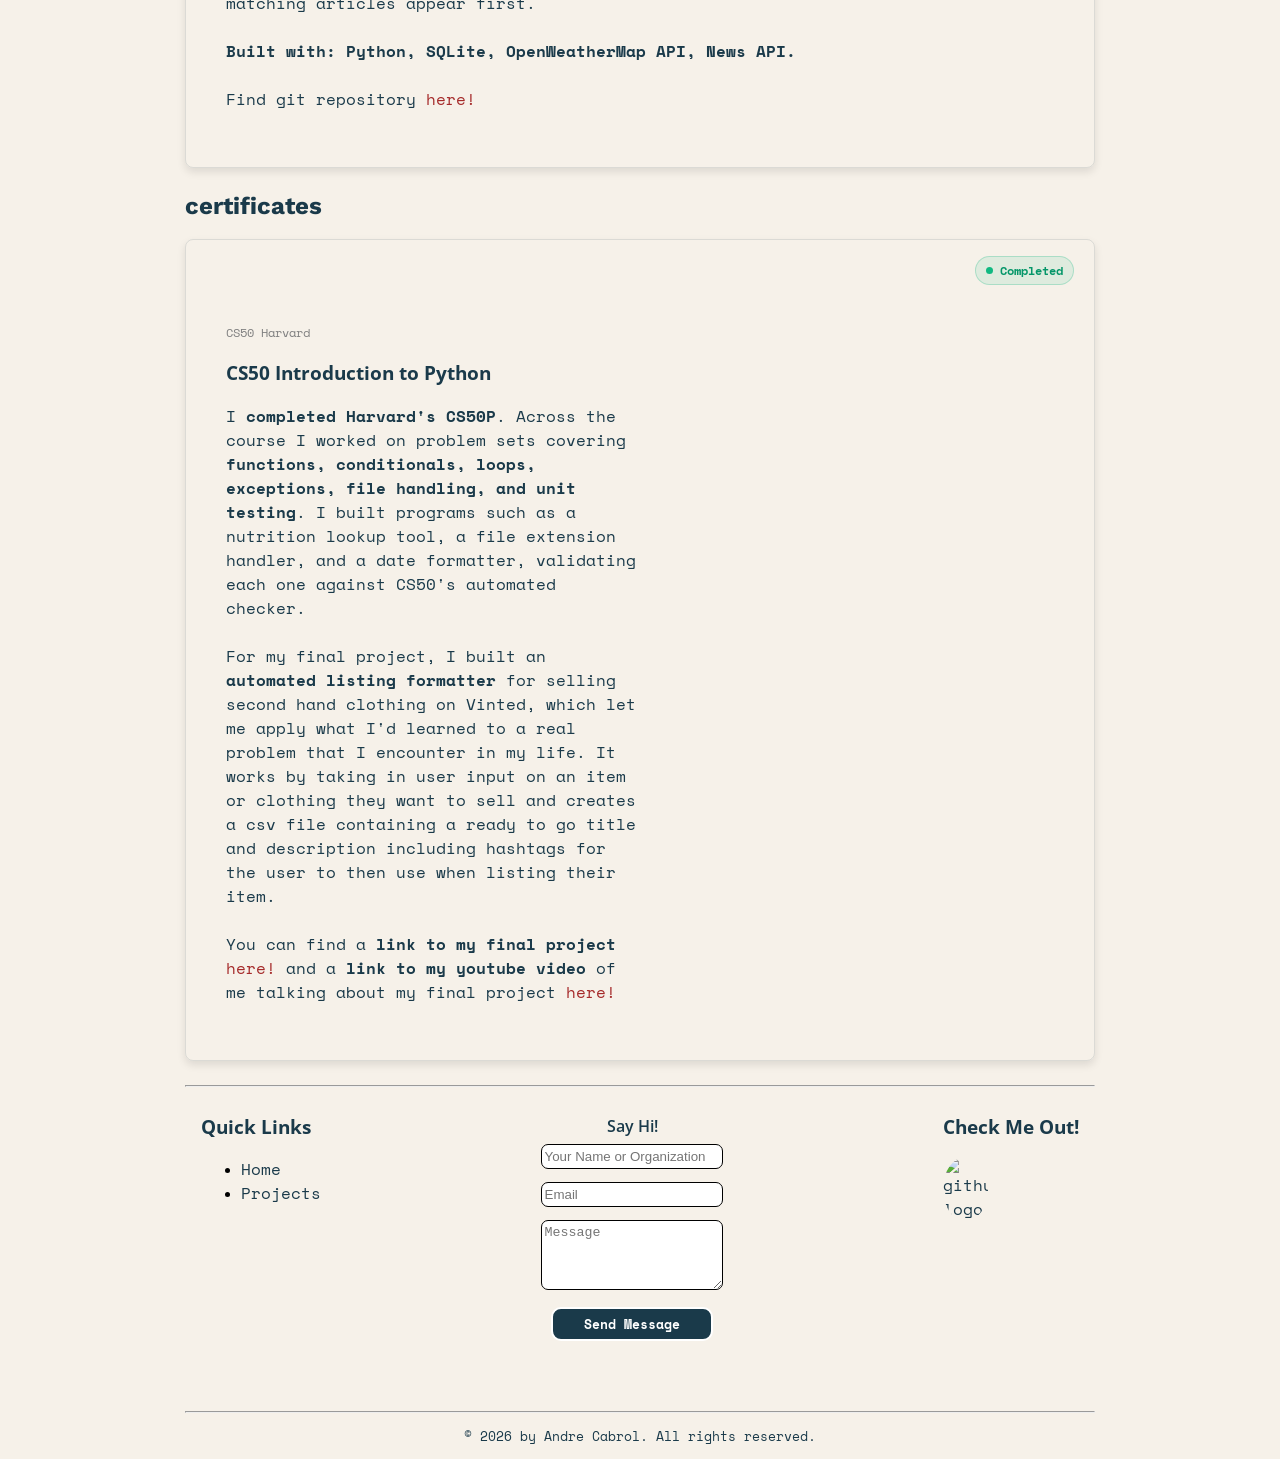
==== commit 538c1428: "14/10" ====
--- a/index.html
+++ b/index.html
@@ -27,15 +27,6 @@
                 <img src="images/nameLogo.png" alt="André Cabrol">
                 <h2>Andre Cabrol</h2>
             </a>
-            <nav role="navigation" style="transition: all; transform: translateY(0px) translateX(0px);"
-                class="navigation">
-
-
-                <a href="projects.html" class="nav-link nav-p" style="max-width: 1004px;">Projects</a>
-
-
-
-            </nav>
         </section>
         <section class="herosection">
             <div class="mycontain hero-pad">
--- a/style.css
+++ b/style.css
@@ -1,7 +1,7 @@
 /* elements */
 :root {
   --dblue: #1a3a4a;
-  --mblue: #ff7f50;
+  --mblue: brown;
   --secondary-color: #8e969d;
   --accent-color: #6e6e6e;
   --background-color: #f6f1e9;
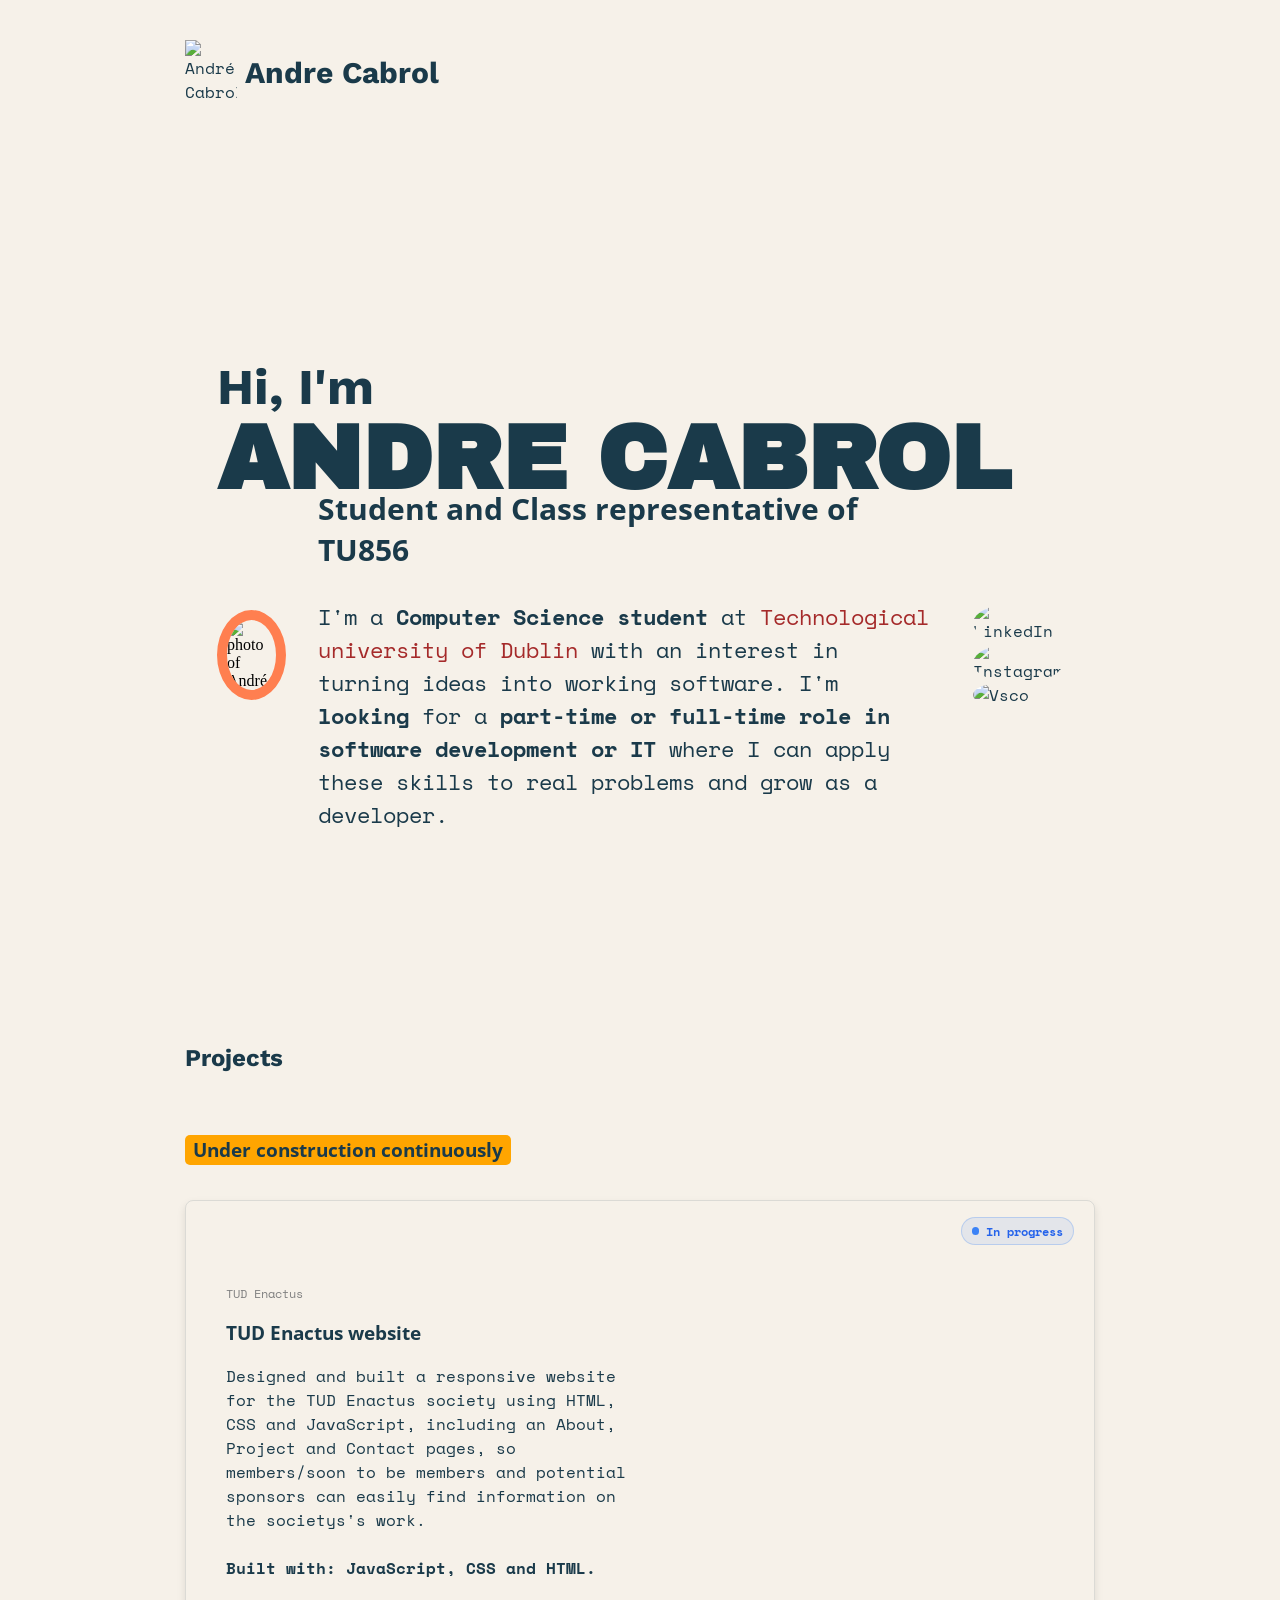
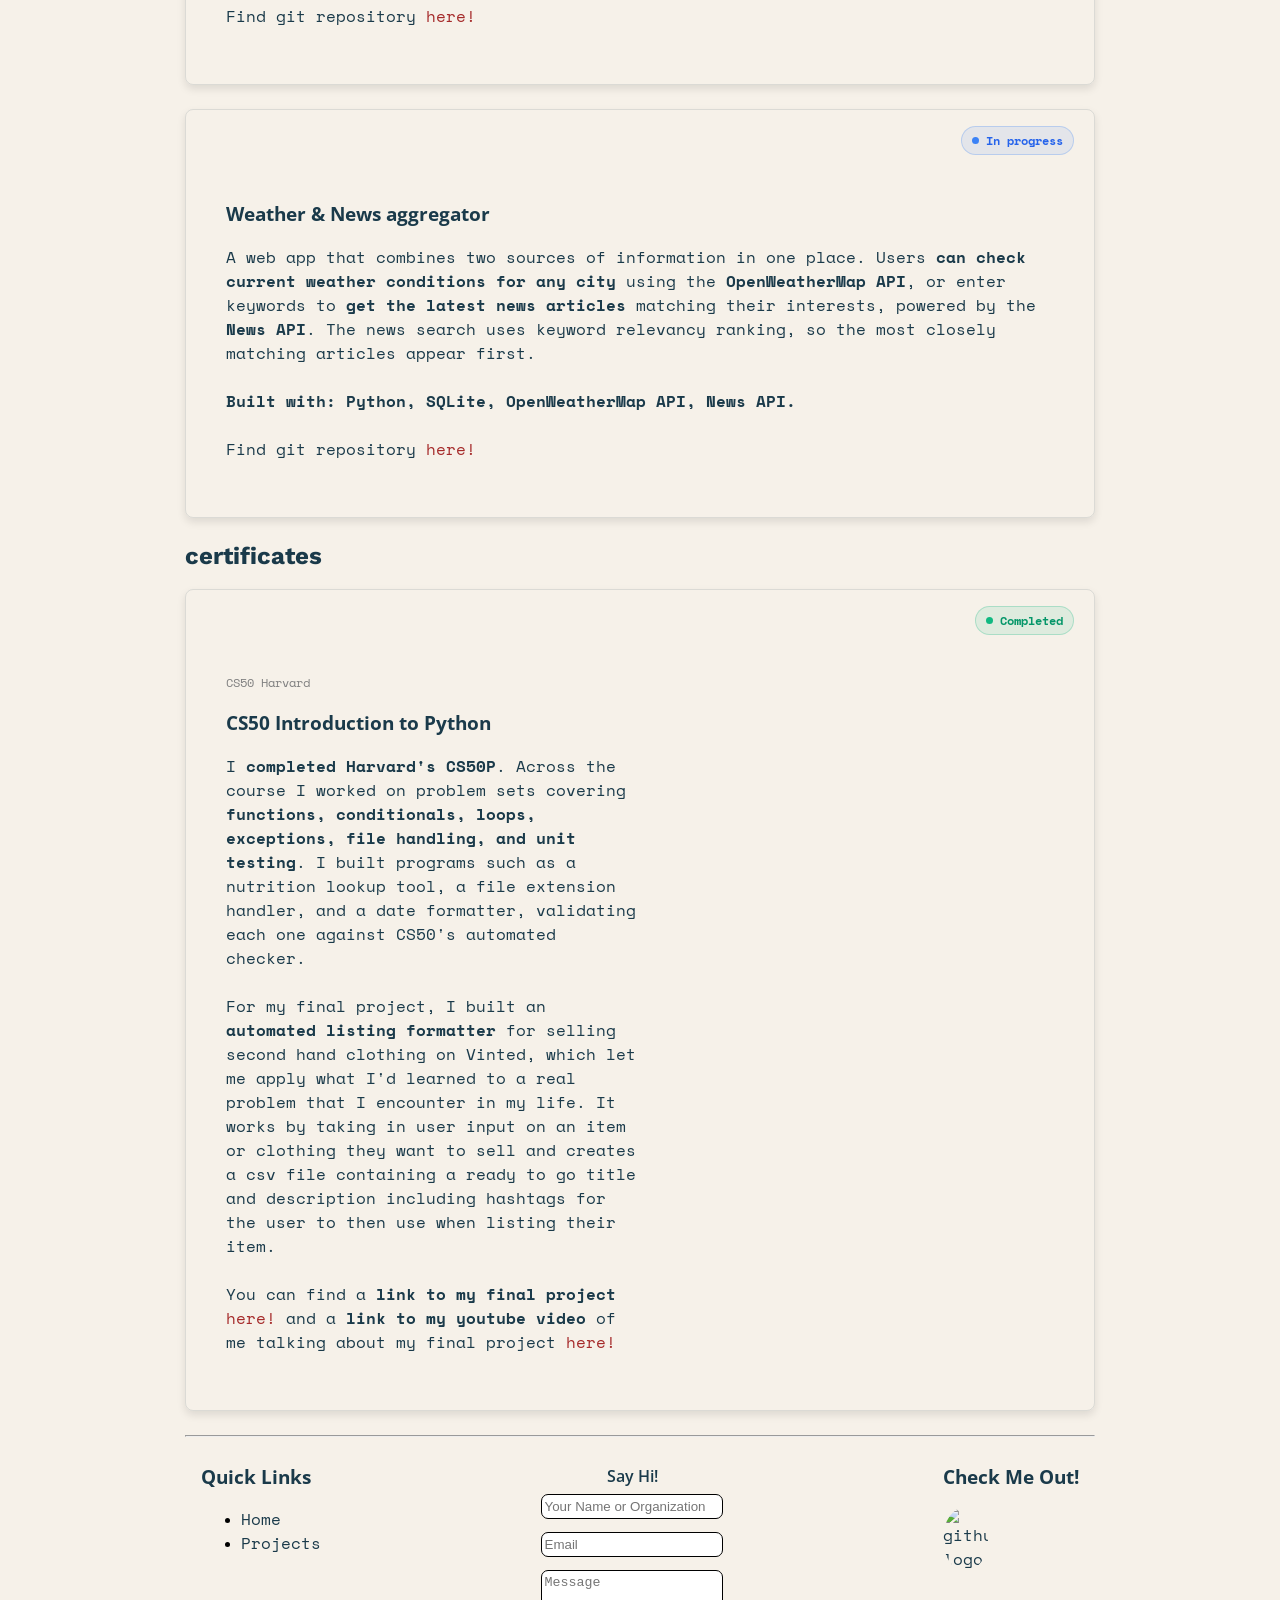
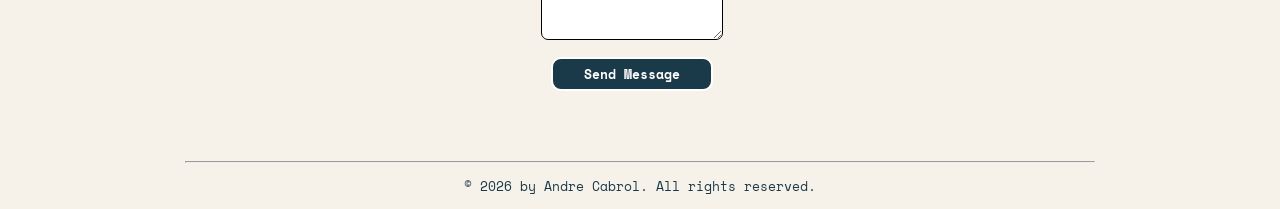
==== commit 4050bf76: "14/10/26" ====
--- a/index.html
+++ b/index.html
@@ -41,11 +41,14 @@
 
                     <div>
                         <h3 class="hero-home-h3">Student and Class representative of TU856</h3>
-                        <p class="hero-p">A <b>Computer Science student</b> at the <a
+                        <p class="hero-p">I'm a <b>Computer Science student</b> at <a
                                 href="https://www.tudublin.ie/study/undergraduate/courses/computer-science-tu856/"
                                 style="color: brown;">Technological university of Dublin</a>
-                            with a growing passion for building things with code. I'm <b>looking</b> to take on a
-                            <b>part-time, tech-focused job</b> where I can apply my skills and keep learning.
+                            with an interest in turning ideas into working software.
+                            I'm <b>looking</b> for a
+                            <b>part-time or full-time role in software development or IT</b> where I can apply these
+                            skills to real problems
+                            and grow as a developer.
                         </p>
                     </div>
                     <div>
--- a/style.css
+++ b/style.css
@@ -1,7 +1,7 @@
 /* elements */
 :root {
   --dblue: #1a3a4a;
-  --mblue: brown;
+  --mblue: rgb(255, 127, 80);
   --secondary-color: #8e969d;
   --accent-color: #6e6e6e;
   --background-color: #f6f1e9;
@@ -135,6 +135,19 @@
 }
 
 /* hero of my main page! */
+.herosection {
+  min-height: 100vh;
+  /* fallback for older browsers */
+  min-height: 100dvh;
+  /* dynamic viewport height, accounts for mobile address bars */
+  width: 100%;
+  display: flex;
+  flex-direction: column;
+  justify-content: center;
+  align-items: center;
+  padding: 2rem;
+}
+
 .hero-andre {
   border-radius: 50%;
   transition:
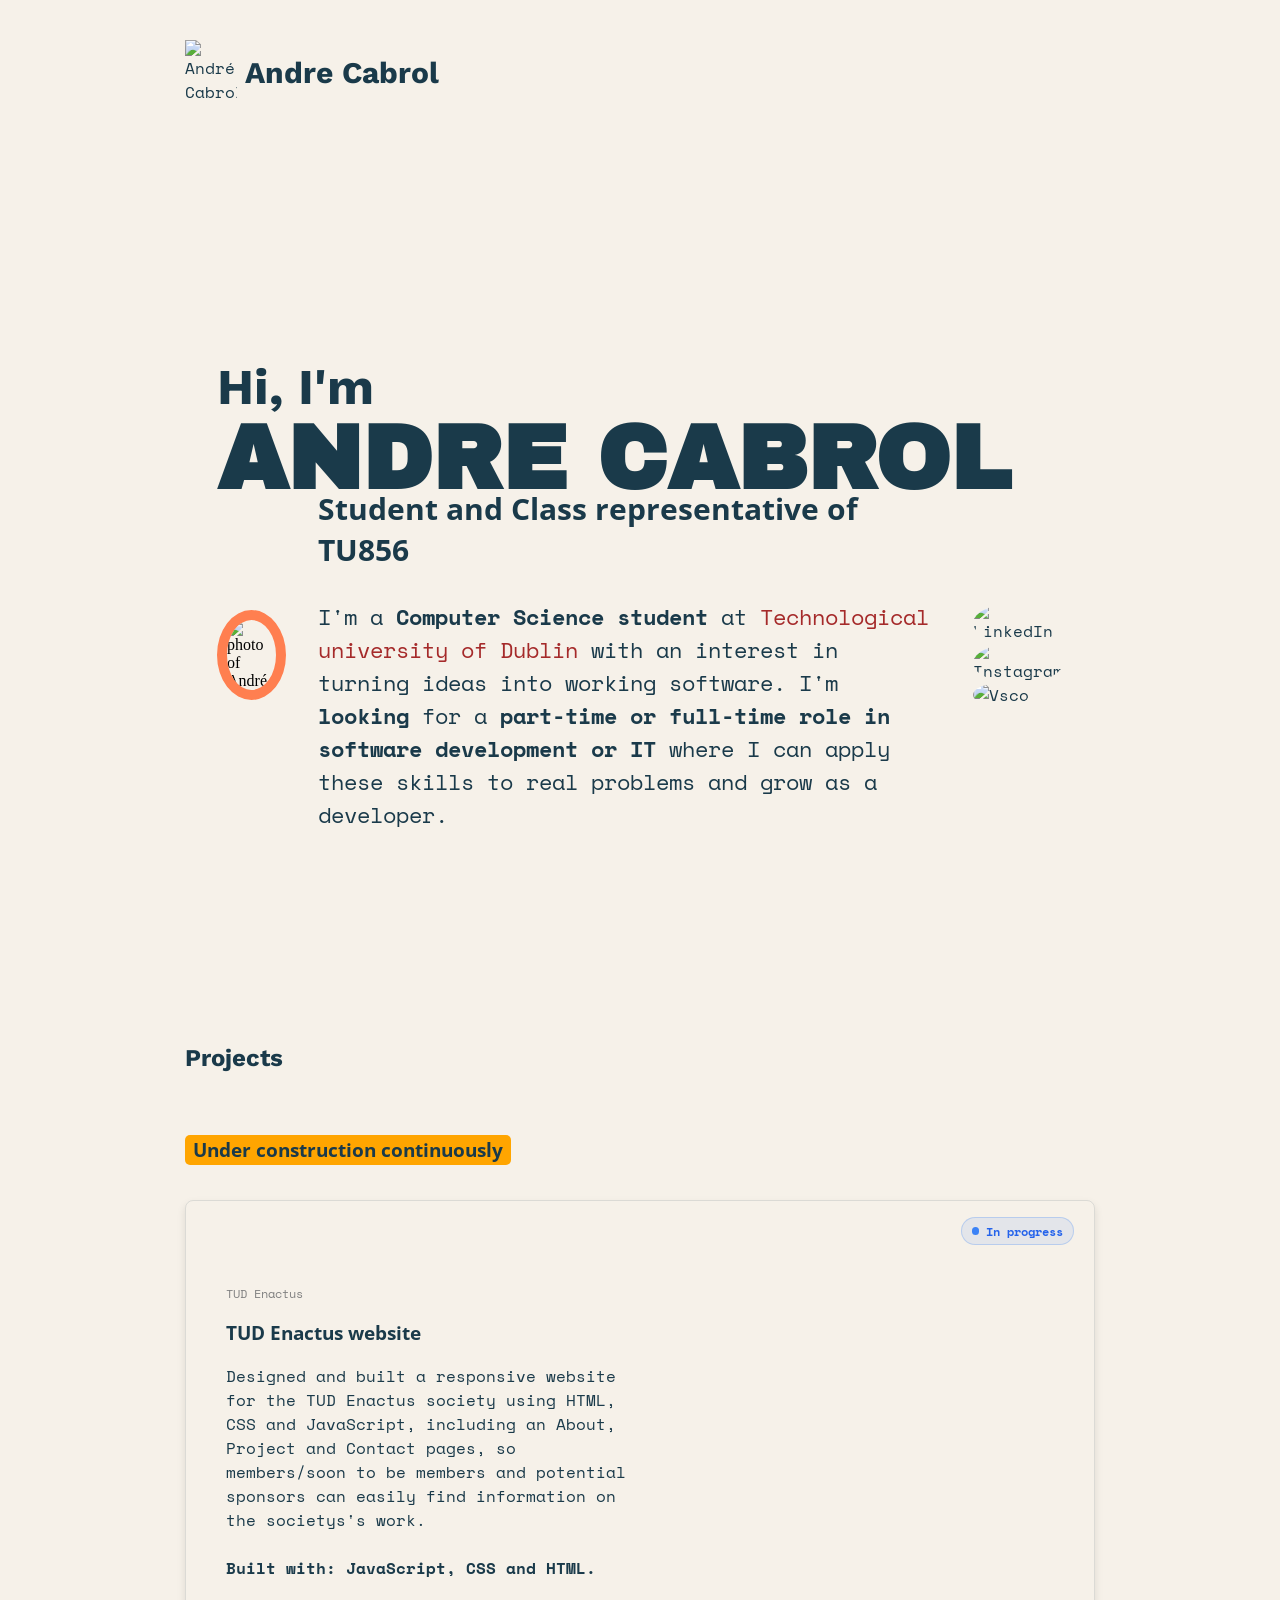
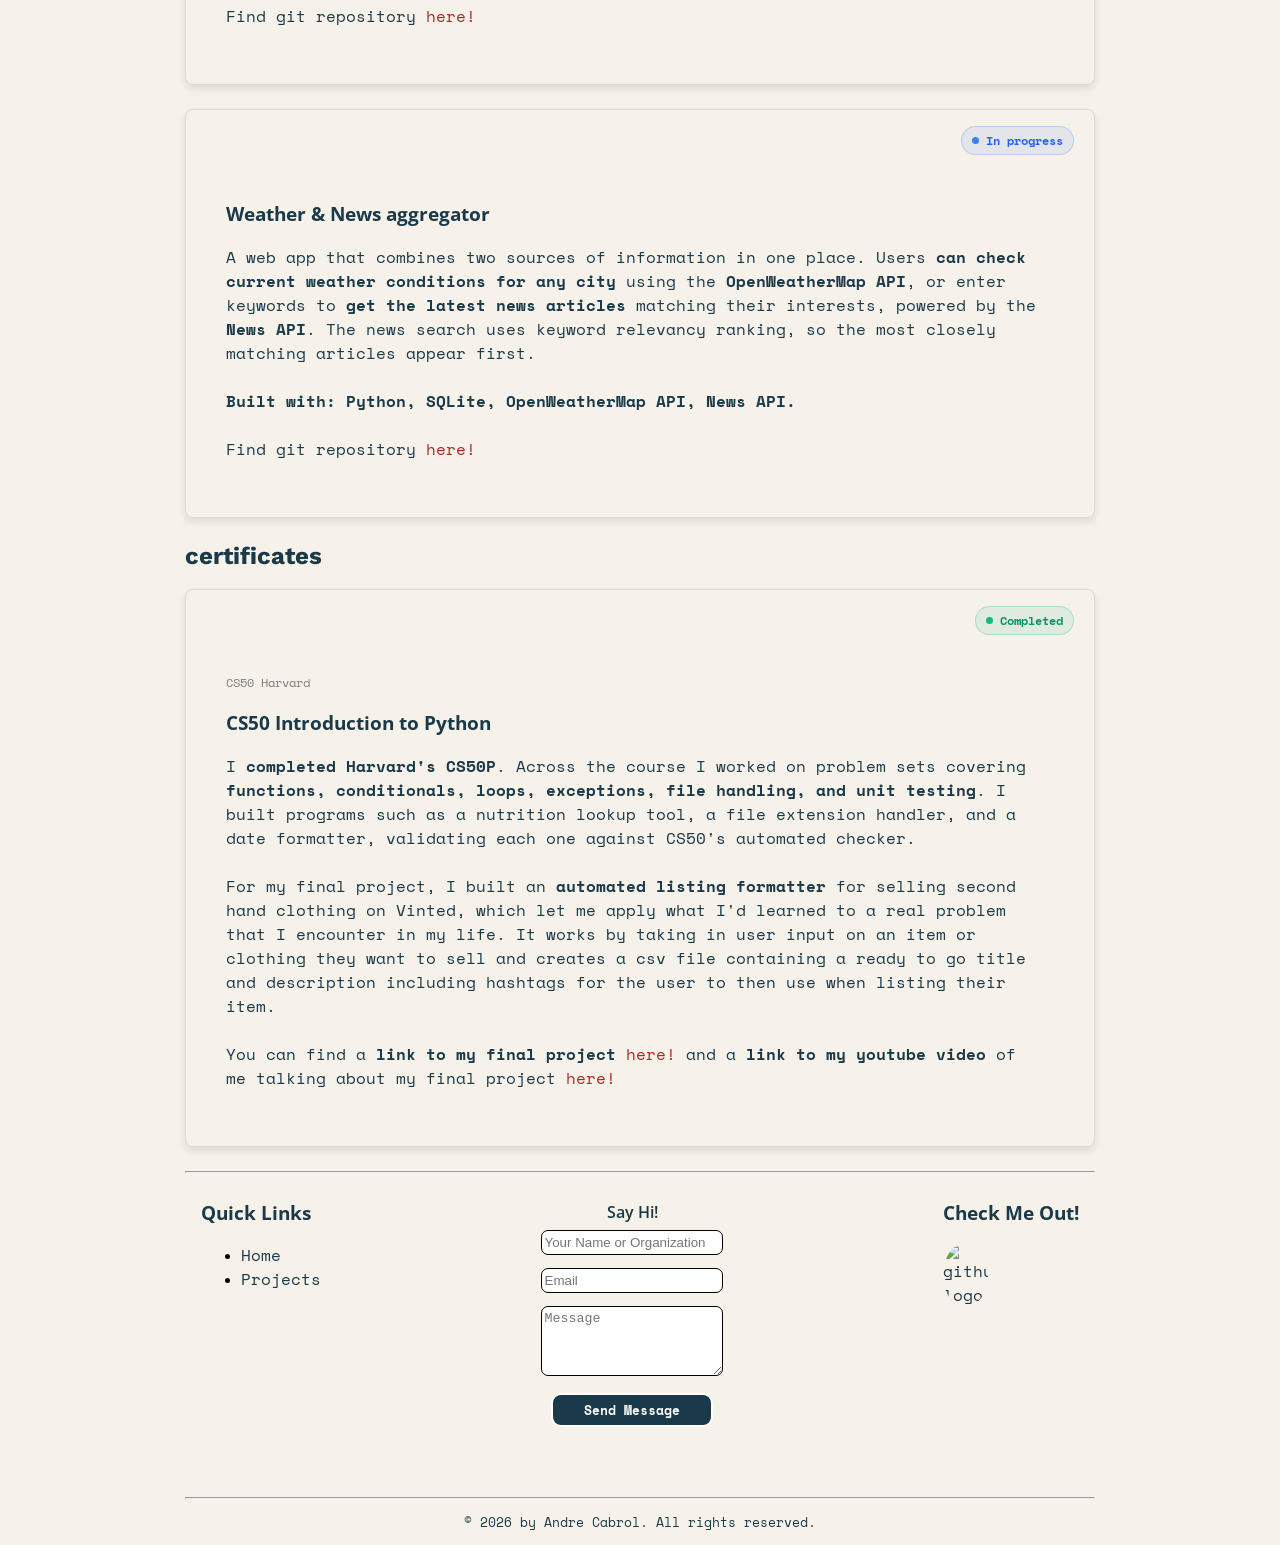
==== commit 053476d3: "28/10" ====
--- a/index.html
+++ b/index.html
@@ -158,10 +158,19 @@
                     <div class="progress-bar"></div>
                     </p>
                 </div>
-                <a href="https://cs50.harvard.edu/certificates/6349d56a-e161-4eae-a6f4-4a55f56166c6"><img
-                        class="project-card-img"
-                        src="https://certificates.cs50.io/6349d56a-e161-4eae-a6f4-4a55f56166c6.png?size=letter"
-                        alt=""></a>
+                <div>
+                    <a href="https://cs50.harvard.edu/certificates/6349d56a-e161-4eae-a6f4-4a55f56166c6"><img
+                            class="project-card-img"
+                            src="https://certificates.cs50.io/6349d56a-e161-4eae-a6f4-4a55f56166c6.png?size=letter"
+                            alt=""></a>
+                    <div class="vid1">
+                        <iframe
+                            src="https://www.youtube.com/embed/NmfFCqXqmx0?autoplay=1&mute=1&loop=1&playlist=NmfFCqXqmx0"
+                            title="CS50 Python Final Project"
+                            allow="accelerometer; autoplay; clipboard-write; encrypted-media; gyroscope; picture-in-picture">
+                        </iframe>
+                    </div>
+                </div>
             </div>
         </div>
     </div>
--- a/style.css
+++ b/style.css
@@ -502,6 +502,27 @@
   background-color: #f59e0b;
 }
 
+.vid1 {
+  position: relative;
+  width: 100%;
+  max-width: 800px;
+
+  padding-bottom: 56.25%;
+  height: 0;
+  overflow: hidden;
+  margin: 0 auto;
+}
+
+.vid1 iframe {
+  position: absolute;
+  margin-top: 3rem;
+  top: 0;
+  left: 0;
+  width: 100%;
+  height: 100%;
+  border: 10%;
+  border-radius: 5%;
+}
 
 @keyframes pulse-ring {
   0% {
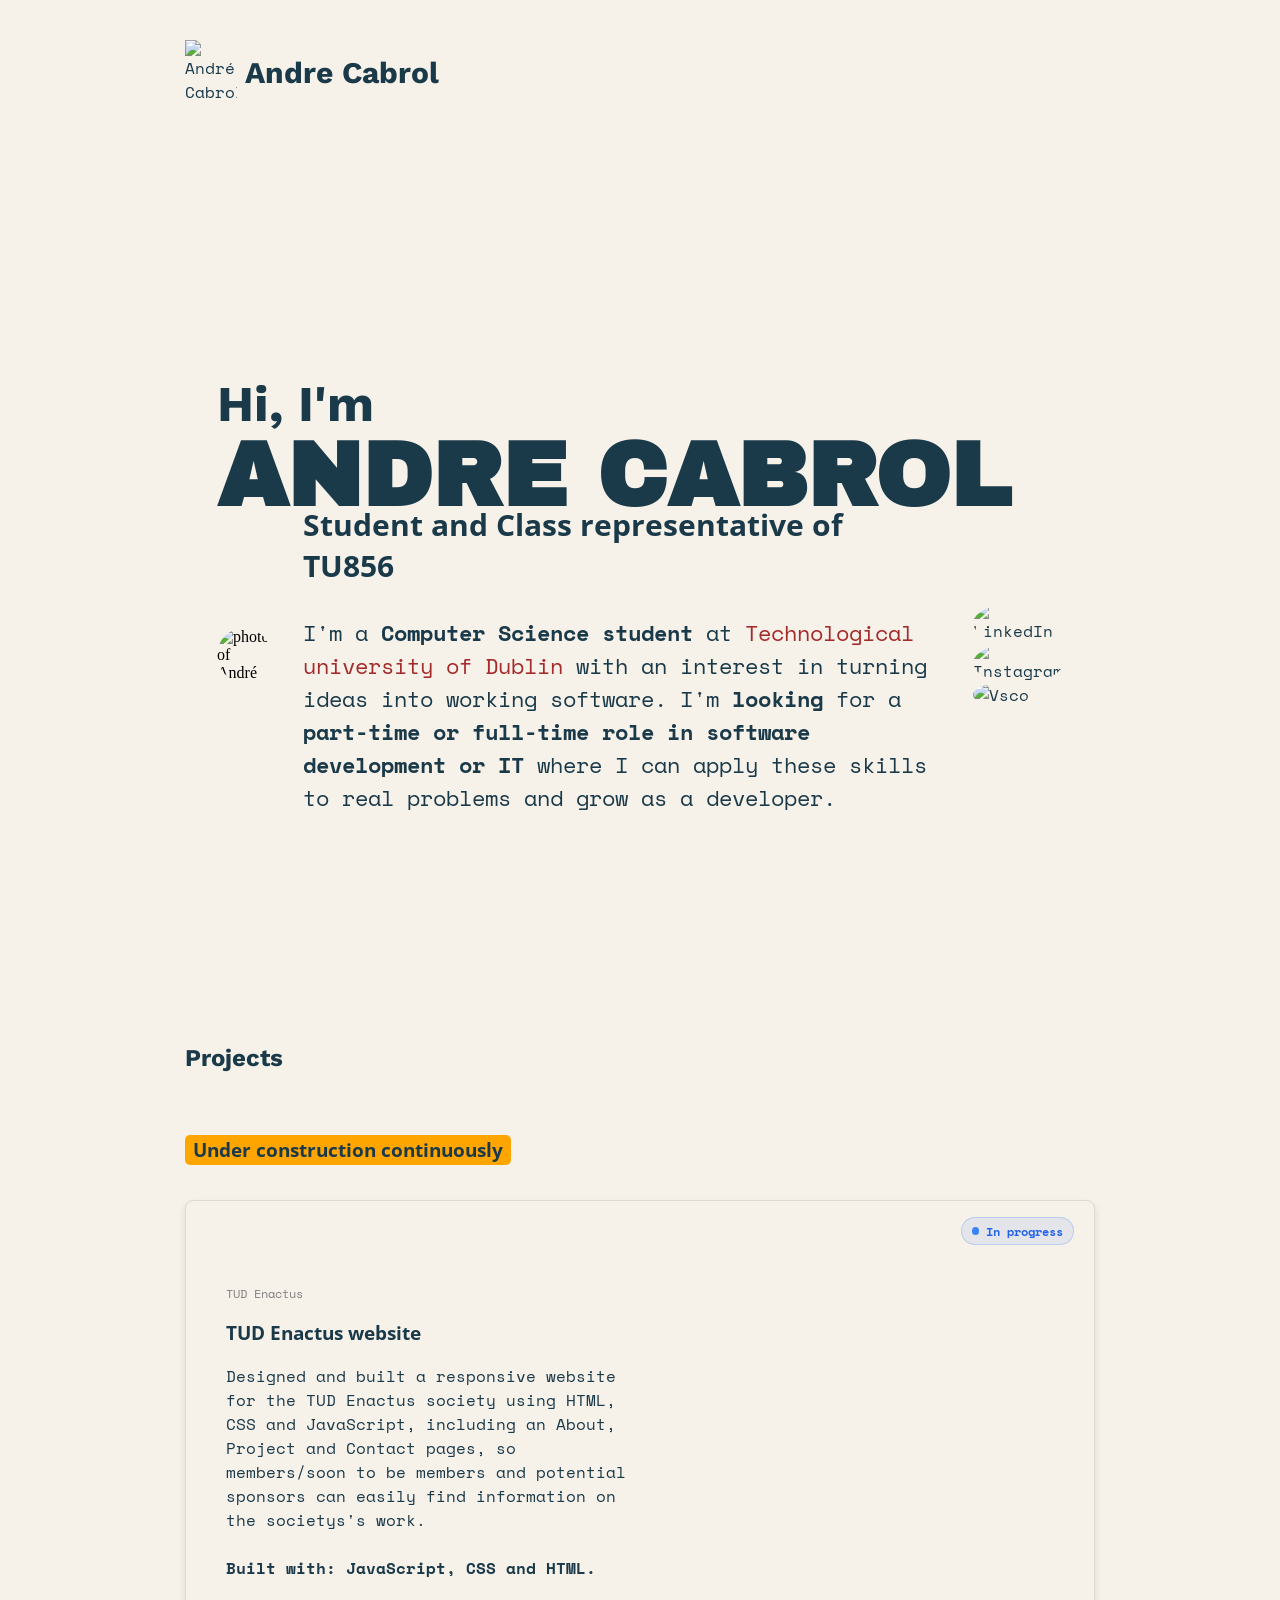
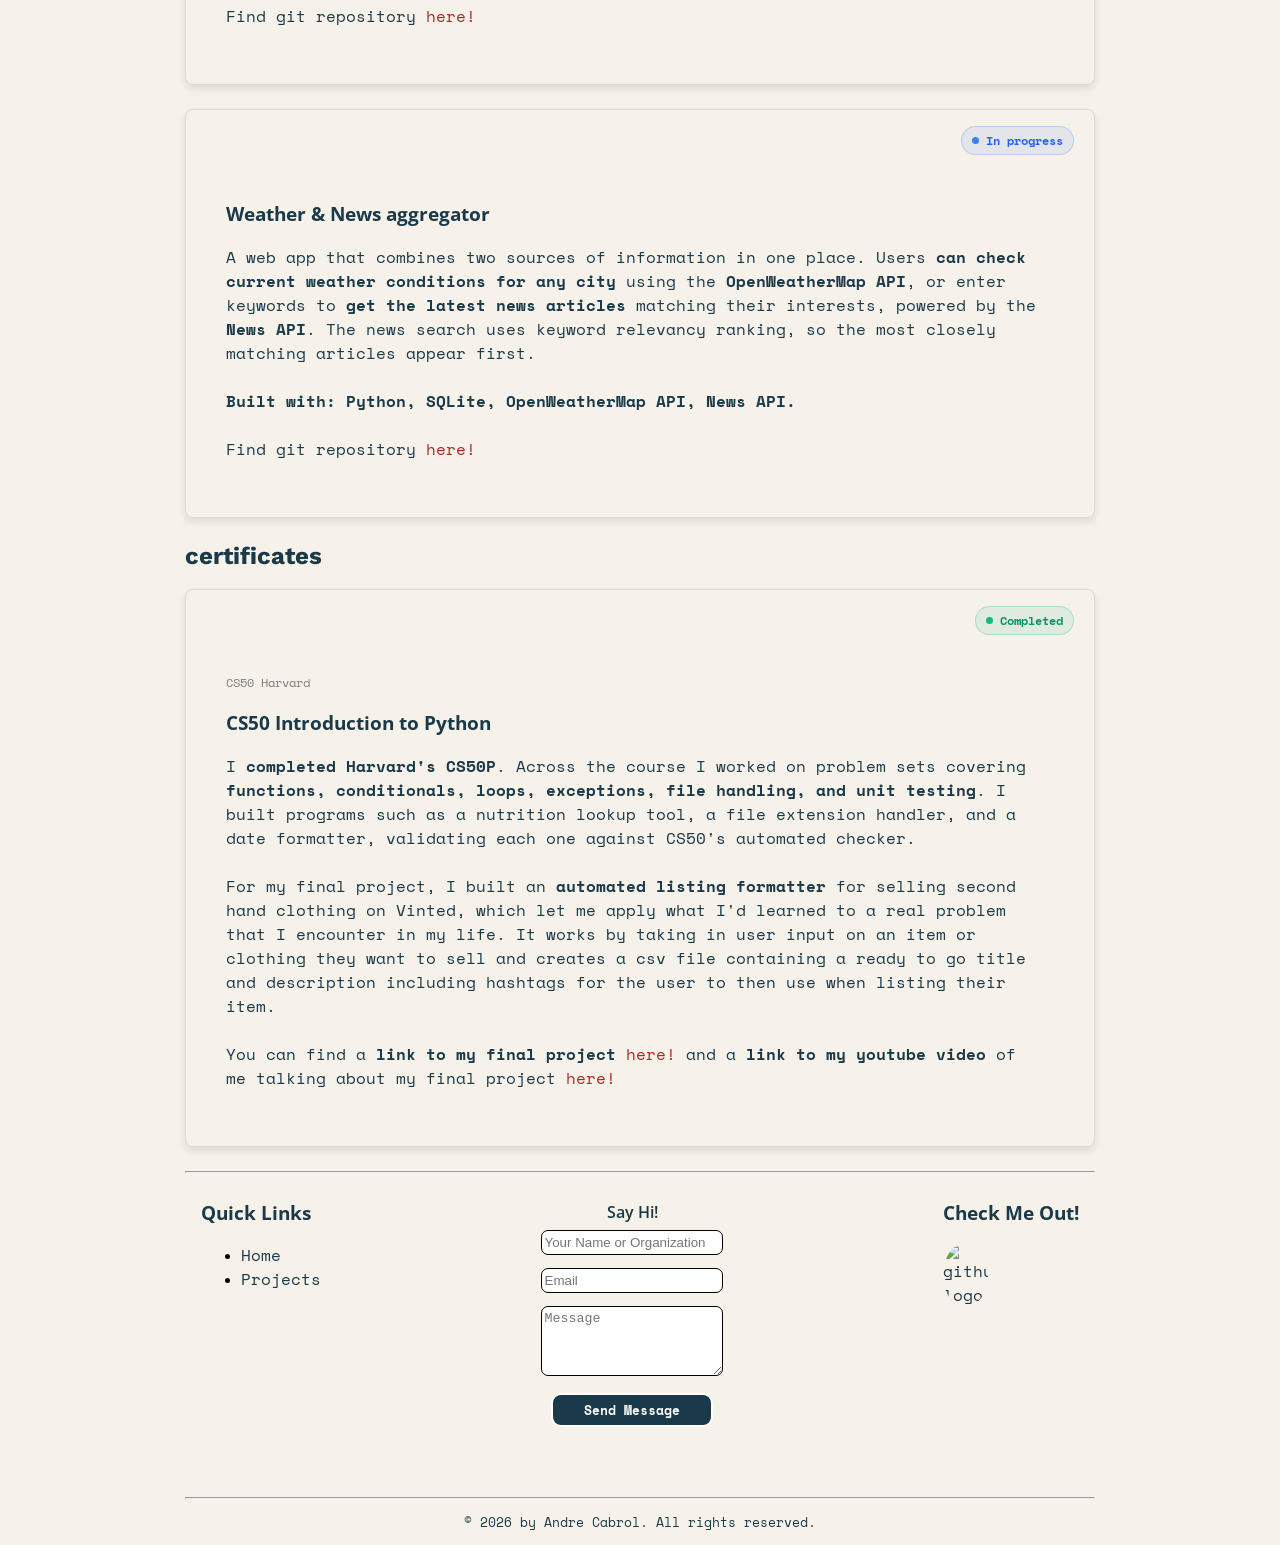
==== commit 92b2931d: "11/11" ====
--- a/index.html
+++ b/index.html
@@ -159,10 +159,12 @@
                     </p>
                 </div>
                 <div>
-                    <a href="https://cs50.harvard.edu/certificates/6349d56a-e161-4eae-a6f4-4a55f56166c6"><img
-                            class="project-card-img"
-                            src="https://certificates.cs50.io/6349d56a-e161-4eae-a6f4-4a55f56166c6.png?size=letter"
-                            alt=""></a>
+                    <div style="margin-bottom: 3rem;">
+                        <a href="https://cs50.harvard.edu/certificates/6349d56a-e161-4eae-a6f4-4a55f56166c6"><img
+                                class="project-card-img"
+                                src="https://certificates.cs50.io/6349d56a-e161-4eae-a6f4-4a55f56166c6.png?size=letter"
+                                alt=""></a>
+                    </div>
                     <div class="vid1">
                         <iframe
                             src="https://www.youtube.com/embed/NmfFCqXqmx0?autoplay=1&mute=1&loop=1&playlist=NmfFCqXqmx0"
@@ -219,6 +221,13 @@
     </footer>
 
     <script src="script.js">
+
+    </script>
+    <script async src="https://www.googletagmanager.com/gtm.js?id=GTM-PWPSJGC2"></script>
+    <script>
+        window.dataLayer = window.dataLayer || [];
+        function gtag() { dataLayer.push(arguments); }
+        gtag('js', new Date());
     </script>
 </body>
 
--- a/style.css
+++ b/style.css
@@ -1,7 +1,6 @@
 /* elements */
 :root {
-  --dblue: #1a3a4a;
-  --mblue: rgb(255, 127, 80);
+  --var1: #1a3a4a;
   --secondary-color: #8e969d;
   --accent-color: #6e6e6e;
   --background-color: #f6f1e9;
@@ -23,19 +22,19 @@
   z-index: 1;
   position: absolute;
   padding-top: 20px;
-  color: var(--dblue);
+  color: var(--var1);
 }
 
 h2 {
   z-index: 1;
   font-family: "work sans";
-  color: var(--dblue);
+  color: var(--var1);
 }
 
 h3,
 label {
   font-family: "open sans";
-  color: var(--dblue);
+  color: var(--var1);
 }
 
 p,
@@ -43,13 +42,13 @@
 
 button {
   font-family: "space mono";
-  color: var(--dblue);
+  color: var(--var1);
 }
 
 a {
   background-color: #0000;
   text-decoration: none;
-  color: var(--dblue);
+  color: var(--var1);
 }
 
 * {
@@ -88,12 +87,12 @@
 .nameLogo h2 {
   margin: 0;
   font-size: 30px;
-  color: var(--dblue);
+  color: var(--var1);
   transition: 0.3s ease;
 }
 
 .nameLogo:hover h2 {
-  color: var(--mblue);
+  color: var(--var2);
 }
 
 .nameLogo:hover img {
@@ -121,7 +120,7 @@
 }
 
 .nav-link:hover {
-  color: var(--mblue);
+  color: var(--var2);
 }
 
 .navigation {
@@ -153,7 +152,7 @@
   transition:
     transform 0.5s ease,
     box-shadow 0.5s ease;
-  border: 10px solid var(--mblue);
+  border: 10px solid var(--var2);
   width: clamp(150px, 40vw, 300px);
   height: auto;
   max-width: 100%;
@@ -161,7 +160,7 @@
 }
 
 .hero-andre:hover {
-  box-shadow: 0 12px 24px rgba(255, 127, 80, 0.45);
+  box-shadow: 0 12px 24px rgba(34, 31, 63, 0.45);
   /* Soft coral */
   transform: scale(1.05);
 }
@@ -281,7 +280,7 @@
 }
 
 .ft-content a:hover {
-  color: var(--mblue);
+  color: var(--var2);
 }
 
 .ftbox {
@@ -311,7 +310,7 @@
   padding: 5px 0px;
   border-radius: 10px;
   font-weight: 600;
-  background-color: var(--dblue);
+  background-color: var(--var1);
   border: 2px solid;
   opacity: 1;
   color: white;
@@ -444,7 +443,8 @@
   border-radius: 10px;
 }
 
-.project-card-img:hover {
+.project-card-img:hover,
+.vid1:hover {
   transform: scale(1.03);
 }
 
@@ -506,22 +506,23 @@
   position: relative;
   width: 100%;
   max-width: 800px;
-
+  transition: transform 0.6s ease;
   padding-bottom: 56.25%;
   height: 0;
   overflow: hidden;
   margin: 0 auto;
+  pointer-events: none;
 }
 
 .vid1 iframe {
   position: absolute;
-  margin-top: 3rem;
+
   top: 0;
   left: 0;
   width: 100%;
   height: 100%;
   border: 10%;
-  border-radius: 5%;
+  border-radius: 25px;
 }
 
 @keyframes pulse-ring {
@@ -769,7 +770,7 @@
 
   .hero-andre {
     width: clamp(100px, 35vw, 180px);
-    border: 6px solid var(--mblue);
+    border: 6px solid var(--var2);
   }
 
   .hero-social img {
